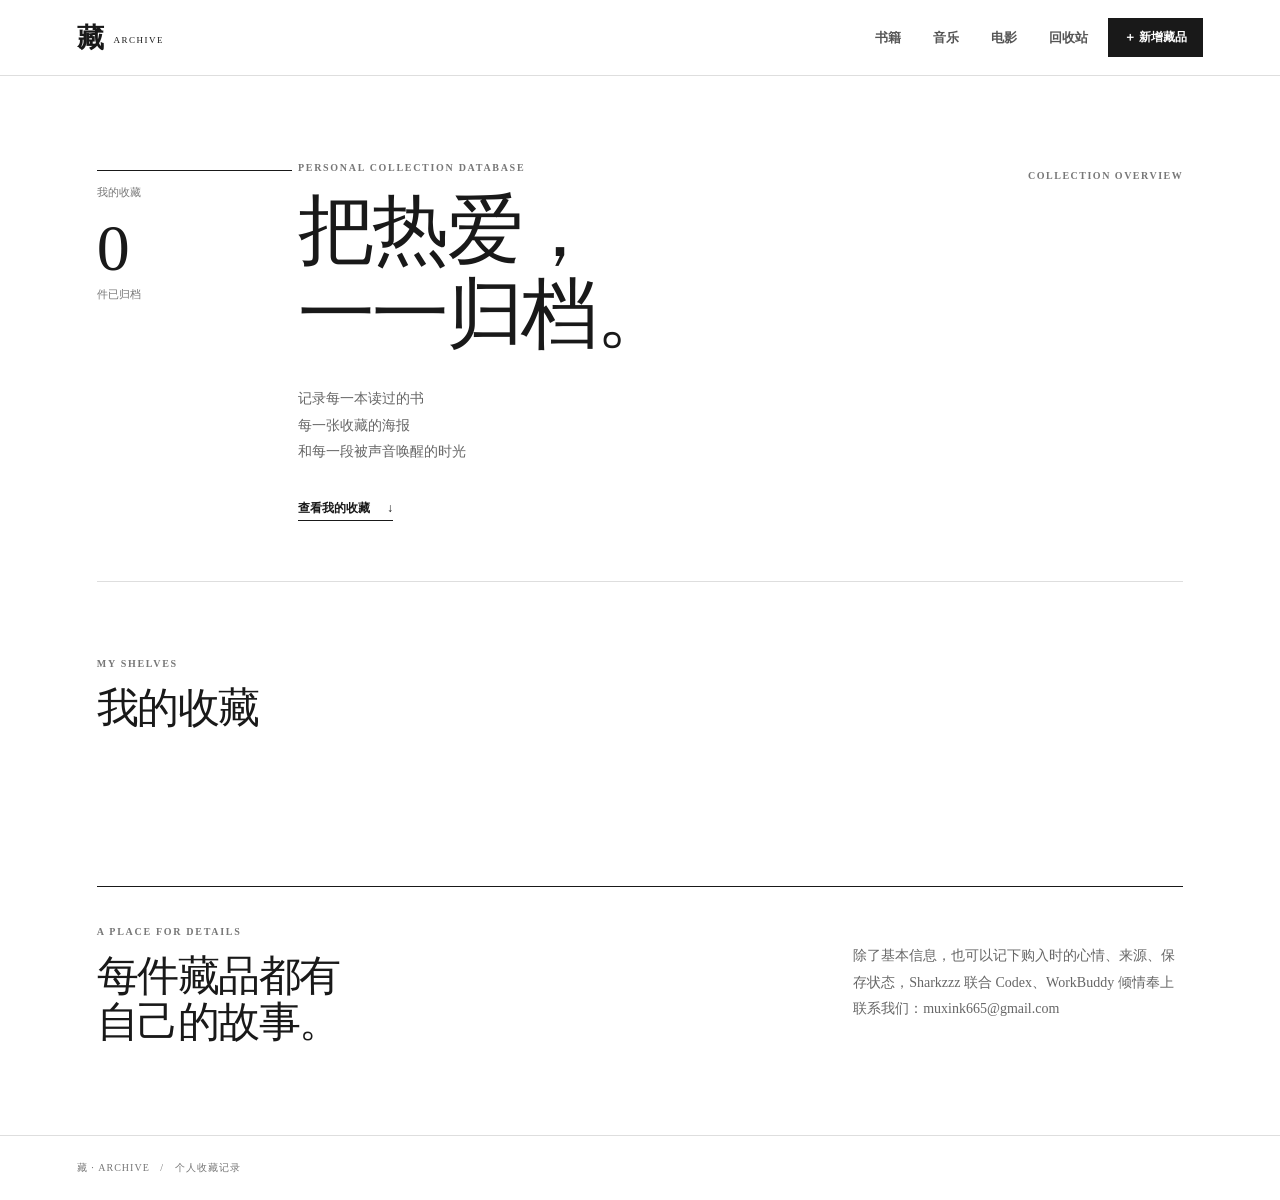
==== index.html @ 6016171e "Add files via upload" ====
<!doctype html><html lang="zh-CN"><head><meta charset="UTF-8"><meta name="viewport" content="width=device-width,initial-scale=1.0"><title>藏 · 个人收藏档案</title><link rel="preconnect" href="https://fonts.googleapis.com"><link rel="preconnect" href="https://fonts.gstatic.com" crossorigin><link href="https://fonts.googleapis.com/css2?family=Noto+Sans+SC:wght@400;500;600;700&family=Playfair+Display:ital,wght@0,500;0,600;1,500&display=swap" rel="stylesheet"><link rel="stylesheet" href="styles.css"></head><body data-page="home"><header class="topbar"><a href="index.html" class="brand">藏 <span>ARCHIVE</span></a><nav><a href="category.html?type=books">书籍</a><a href="category.html?type=music">音乐</a><a href="category.html?type=movies">电影</a><a href="trash.html">回收站</a></nav><button class="add-button" data-add>＋ 新增藏品</button></header><main><section class="hero hero-dashboard">
  <aside class="hero-note hero-note-left"><p>我的收藏</p><strong id="hero-count">0</strong><span>件已归档</span></aside>
  <div class="hero-main"><p class="eyebrow">PERSONAL COLLECTION DATABASE</p><h1>把热爱，<br><em>一一归档。</em></h1><p class="intro">记录每一本读过的书<br>每一张收藏的海报<br>和每一段被声音唤醒的时光</p><a href="#collection" class="text-link">查看我的收藏 <span>↓</span></a></div>
  <div class="hero-summary"><p>COLLECTION OVERVIEW</p><div class="summary-grid" id="summary-grid"></div></div>
</section><section id="collection" class="collection-section"><div class="section-heading"><div><p class="eyebrow">MY SHELVES</p><h2>我的收藏</h2></div></div><div class="shelf-nav" id="shelf-nav"></div><div class="collection-grid" id="collection-grid"></div></section><section class="record-guide"><div><p class="eyebrow">A PLACE FOR DETAILS</p><h2>每件藏品都有<br>自己的故事。</h2></div><p>除了基本信息，也可以记下购入时的心情、来源、保存状态，Sharkzzz 联合 Codex、WorkBuddy 倾情奉上<br>联系我们：muxink665@gmail.com</p></section></main><footer>藏 · ARCHIVE &nbsp; / &nbsp; 个人收藏记录</footer><script type="module" src="app.js"></script></body></html>
---- styles.css ----
:root { --ink:#191919; --muted:#777; --line:#dedede; --paper:#fff; --soft:#f7f7f5; }
* { box-sizing:border-box; }
html { scroll-behavior:smooth; }
body { margin:0; color:var(--ink); background:var(--paper); font-family:"Noto Sans SC", sans-serif; font-size:14px; }
.topbar { height:76px; border-bottom:1px solid var(--line); display:flex; align-items:center; justify-content:space-between; padding:0 clamp(24px,6vw,92px); position:sticky; top:0; background:rgba(255,255,255,.95); z-index:5; backdrop-filter:blur(8px); }
.brand { color:var(--ink); text-decoration:none; font:600 27px "Playfair Display", serif; letter-spacing:-1px; }.brand span { font:500 9px "Noto Sans SC"; letter-spacing:1.5px; margin-left:5px; vertical-align:middle; }
nav { display:flex; gap:32px; margin-left:auto; margin-right:20px; } nav a { color:#555; text-decoration:none; font-size:13px; } nav a:hover,.text-link:hover { color:#000; } nav a.active { color:var(--ink); font-weight:600; }
.topbar-left { display:flex; align-items:center; gap:28px; }
.topbar-back { color:#555; text-decoration:none; font-size:12px; border-left:1px solid var(--line); padding-left:22px; transition:color .15s; } .topbar-back:hover { color:var(--ink); }
button { font:inherit; cursor:pointer; }.add-button,.primary { border:1px solid var(--ink); background:var(--ink); color:white; padding:10px 15px; font-size:12px; }.add-button:hover,.primary:hover { background:#444; }
main { max-width:1240px; margin:auto; padding:0 clamp(24px,6vw,92px); }.hero { min-height:500px; padding:86px 0 64px; display:flex; align-items:flex-start; justify-content:space-between; border-bottom:1px solid var(--line); }
.eyebrow { margin:0 0 16px; color:#777; font-size:10px; letter-spacing:1.7px; font-weight:600; }.hero h1,.section-heading h2,.record-guide h2,.dialog-head h2 { margin:0; font:500 clamp(48px,6vw,78px)/1.1 "Playfair Display", "Noto Sans SC", serif; letter-spacing:-2.5px; }.hero h1 em { font-style:italic; font-weight:500; }.intro { max-width:370px; color:#666; line-height:1.9; margin:25px 0 30px; }.text-link { color:var(--ink); text-decoration:none; font-weight:600; font-size:12px; border-bottom:1px solid var(--ink); padding-bottom:5px; }.text-link span { margin-left:14px; }
.hero-note { width:195px; margin-top:38px; border-top:1px solid var(--ink); padding-top:14px; }.hero-note p { font-size:11px; color:#777; margin:0 0 22px; }.hero-note strong { display:block; font:500 66px/.8 "Playfair Display",serif; }.hero-note span { display:block; margin-top:12px; color:#777; font-size:11px; }
.summary { padding:36px 0 55px; border-bottom:1px solid var(--line); }.summary>p { color:#777; letter-spacing:1.5px; font-size:10px; font-weight:600; }.summary-grid { display:grid; grid-template-columns:repeat(4,1fr); }.summary-item { border-left:1px solid var(--line); padding:0 24px; }.summary-item:first-child { border-left:0; padding-left:0; }.summary-count { display:block; font:500 37px "Playfair Display",serif; }.summary-label { color:#777; font-size:12px; }
.collection-section { padding:76px 0 90px; }.section-heading { display:flex; justify-content:space-between; align-items:flex-end; }.section-heading h2,.record-guide h2,.dialog-head h2 { font-size:42px; letter-spacing:-1.5px; }.filter { background:transparent; border:0; border-bottom:1px solid var(--ink); padding:6px 0; font-size:12px; }.shelf-nav { display:flex; gap:10px; margin:37px 0 28px; flex-wrap:wrap; }.shelf { padding:9px 14px; border:1px solid var(--line); background:white; font-size:12px; color:#666; }.shelf.active,.shelf:hover { border-color:var(--ink); color:var(--ink); }
.collection-grid { display:grid; grid-template-columns:repeat(4,1fr); gap:18px; }.card { min-height:260px; border:1px solid var(--line); padding:18px; display:flex; flex-direction:column; transition:transform .2s,box-shadow .2s; }.card:hover { transform:translateY(-3px); box-shadow:4px 5px 0 var(--ink); }.card-visual { height:125px; display:flex; align-items:center; justify-content:center; margin:-1px -1px 19px; color:white; font:500 48px "Playfair Display",serif; }.book { background:#9c473d; }.poster { background:#2a2b35; }.media { background:#5d6f68; }.merch { background:#a78447; }.card-type { color:var(--ink); font-size:12px; letter-spacing:.6px; font-weight:700; }.card h3 { font-size:16px; margin:6px 0 5px; font-weight:600; line-height:1.4; }.card-meta { color:#777; font-size:12px; margin:0; }.card-note { color:#777; font-size:11px; margin-top:auto; padding-top:12px; border-top:1px solid #eee; }
.record-guide { border-top:1px solid var(--ink); padding:39px 0 90px; display:flex; justify-content:space-between; }.record-guide p:last-child { max-width:330px; color:#666; line-height:1.9; margin:17px 0 0; } footer { padding:25px clamp(24px,6vw,92px); border-top:1px solid var(--line); color:#777; font-size:10px; letter-spacing:1px; }
dialog { width:min(670px,calc(100% - 32px)); border:1px solid var(--ink); padding:0; box-shadow:10px 10px 0 rgba(0,0,0,.14); } dialog::backdrop { background:rgba(0,0,0,.18); }.dialog-head { padding:28px 30px 22px; display:flex; justify-content:space-between; border-bottom:1px solid var(--line); }.dialog-head h2 { font-size:34px; }.close { border:0; background:none; font-size:28px; height:30px; line-height:20px; }.form-grid { padding:25px 30px; display:grid; grid-template-columns:1fr 1fr; gap:18px; } label { color:#555; font-size:11px; display:flex; flex-direction:column; gap:7px; } input,select,textarea { width:100%; border:1px solid #ccc; border-radius:0; padding:10px; background:white; color:var(--ink); font:13px "Noto Sans SC",sans-serif; }.wide { grid-column:1/-1; }.dialog-actions { padding:18px 30px 27px; display:flex; justify-content:flex-end; gap:10px; }.secondary { background:white; border:1px solid #ccc; padding:10px 18px; font-size:12px; }
@media (max-width:720px) { .topbar { height:64px; }.topbar nav { display:none; }.hero { min-height:440px; padding-top:65px; }.hero-note { width:120px; }.hero-note strong { font-size:48px; }.summary-grid { grid-template-columns:1fr 1fr; gap:24px 0; }.summary-item:nth-child(3) { border-left:0; padding-left:0; }.collection-grid { grid-template-columns:1fr 1fr; }.category-hero { grid-template-columns:1fr; gap:28px; padding:52px 0 40px; }.category-hero h1 { font-size:48px; }.record-guide { display:block; }.form-grid { grid-template-columns:1fr; }.wide { grid-column:auto; } }
@media (max-width:430px) { .hero { display:block; }.hero-note { margin-top:60px; }.collection-grid { grid-template-columns:1fr; }.add-button { padding:8px 10px; }.summary-item { padding:0 12px; } }
.card-link { color:inherit; text-decoration:none; }.medium { font-weight:700; color:var(--ink); }.detail-hero { display:grid; grid-template-columns:minmax(220px,40%) 1fr; gap:60px; align-items:center; padding:56px 0; border-bottom:1px solid var(--line); }.detail-visual { min-height:310px; display:grid; place-items:center; color:#fff; font:500 100px "Playfair Display",serif; }.detail-hero h1 { margin:0; font:500 58px/1.15 "Playfair Display","Noto Sans SC",serif; letter-spacing:-2px; }.detail-creator { color:#666; font-size:17px; margin:20px 0; }.detail-format { display:inline-block; border:1px solid var(--ink); padding:6px 13px; font-weight:700; font-size:12px; }.detail-body { display:grid; grid-template-columns:1.35fr 1fr; gap:60px; padding:58px 0 100px; }.detail-body h2 { font:500 30px "Playfair Display","Noto Sans SC",serif; margin:0 0 22px; }.detail-body dl { margin:0; border-top:1px solid var(--line); }.detail-body dl div { display:grid; grid-template-columns:120px 1fr; padding:16px 0; border-bottom:1px solid var(--line); }.detail-body dt { color:#777; font-size:12px; }.detail-body dd { margin:0; font-weight:500; }.detail-note { padding:25px 28px; background:var(--soft); align-self:start; }.detail-note p:last-child { line-height:1.9; color:#555; margin:0; }.detail-empty { min-height:500px; padding-top:100px; }.detail-empty h1 { font:500 42px "Playfair Display","Noto Sans SC",serif; }
@media (max-width:720px) { .detail-hero,.detail-body { grid-template-columns:1fr; gap:30px; }.detail-visual { min-height:210px; }.detail-hero h1 { font-size:42px; }.detail-body { padding-top:40px; }.detail-body dl div { grid-template-columns:100px 1fr; } }
.detail-actions { display:flex; gap:10px; margin-top:31px; }.danger { border:1px solid #9c473d; color:#9c473d; background:#fff; padding:10px 18px; font-size:12px; }.danger:hover { background:#9c473d; color:#fff; }.trash-hero { padding:72px 0 50px; border-bottom:1px solid var(--line); }.trash-hero h1 { font:500 60px "Playfair Display","Noto Sans SC",serif; margin:0; letter-spacing:-2px; }.trash-card { border-top:1px solid var(--line); padding:18px 0; display:grid; grid-template-columns:58px 1fr auto; align-items:center; gap:17px; }.trash-card:last-child { border-bottom:1px solid var(--line); }.trash-icon { width:56px; height:56px; display:grid; place-items:center; color:#fff; font:500 30px "Playfair Display",serif; }.trash-card h3 { font-size:16px; margin:5px 0; }.trash-card p { color:#777; font-size:12px; margin:0; }.trash-actions { display:flex; gap:9px; }.trash-actions .secondary,.trash-actions .danger { padding:8px 12px; }
@media (max-width:720px) { .trash-card { grid-template-columns:52px 1fr; }.trash-actions { grid-column:1/-1; }.detail-actions { flex-wrap:wrap; } }
.trash-toolbar { min-height:44px; display:flex; align-items:center; gap:17px; margin:0 0 22px; color:#777; font-size:12px; }.trash-toolbar .select-all { flex-direction:row; align-items:center; gap:7px; color:var(--ink); }.trash-toolbar input { width:15px; height:15px; accent-color:var(--ink); }.trash-toolbar .danger { margin-left:auto; }.trash-toolbar .danger:disabled { opacity:.35; cursor:not-allowed; }.collection-grid:has(.trash-card) { grid-template-columns:repeat(3,1fr); }.trash-card { position:relative; display:flex; flex-direction:column; min-height:225px; border:1px solid var(--line); padding:20px; }.trash-check { position:absolute; top:17px; right:17px; }.trash-check input { width:15px; height:15px; accent-color:var(--ink); }.trash-card .card-top { display:flex; align-items:center; gap:10px; }.trash-card h3 { margin:31px 0 8px; font-size:20px; letter-spacing:-.4px; }.trash-card .card-meta { margin:0; color:#777; font-size:12px; }.trash-card .trash-actions { display:flex; gap:9px; margin-top:auto; padding-top:18px; }.trash-card .trash-actions .secondary,.trash-card .trash-actions .danger { padding:8px 12px; }.trash-card:hover { box-shadow:4px 5px 0 var(--ink); }
@media (max-width:720px) { .collection-grid:has(.trash-card) { grid-template-columns:1fr; }.trash-toolbar { flex-wrap:wrap; }.trash-toolbar .danger { margin-left:0; } }
.topbar nav a,.topbar .add-button,.back,.text-link { font-family:"Noto Serif SC","Songti SC","SimSun",serif; font-weight:600; }.detail-section-heading { padding:58px 0 0; }.detail-section-heading .eyebrow { margin:0 0 7px; }.detail-section-heading h2 { font:500 22px "Noto Serif SC","Songti SC","SimSun",serif; margin:0; }.detail-body { grid-template-columns:1.2fr 1fr; gap:42px; padding:32px 0 100px; }.detail-note>.eyebrow { margin-bottom:7px; }.detail-note h2 { font:500 22px "Noto Serif SC","Songti SC","SimSun",serif; margin:0 0 18px; }.detail-body dl { display:grid; grid-template-columns:repeat(2,minmax(0,1fr)); gap:10px; border:0; }.detail-body dl div { display:block; min-height:92px; padding:17px 18px; border:0; background:var(--soft); }.detail-body dt { color:#888; font-size:11px; letter-spacing:.4px; }.detail-body dd { margin-top:10px; font-family:"Noto Serif SC","Songti SC","SimSun",serif; font-size:18px; font-weight:600; color:var(--ink); }.detail-note { padding:24px 26px; border-top:2px solid var(--ink); background:var(--soft); align-self:stretch; }.detail-note p:last-child { margin-top:18px; font-family:"Noto Serif SC","Songti SC","SimSun",serif; font-size:16px; line-height:2; }
@media (max-width:720px) { .detail-body { grid-template-columns:1fr; }.detail-body dl { grid-template-columns:1fr 1fr; } }
@media (max-width:430px) { .detail-body dl { grid-template-columns:1fr; } }
body,body * { font-family:"Songti SC","STSong","SimSun","Noto Serif SC",serif !important; }
.hero h1 em { font-style:normal; }.compact .collection-grid { margin-top:38px; }
.card-visual { overflow:hidden; }.card-visual img,.detail-visual img,.cover-preview img { width:100%; height:100%; object-fit:cover; display:block; }.cover-upload>span { color:#888; font-weight:400; }.cover-upload input[type="file"] { padding:8px; font-size:12px; }.cover-preview { width:120px; height:150px; display:grid; place-items:center; overflow:hidden; color:#999; border:1px dashed #bbb; background:#fafafa; font-size:11px; text-align:center; }.detail-visual { overflow:hidden; }
#confirm-dialog,#delete-dialog { width:min(480px,calc(100% - 32px)); }.confirm { padding:24px; }.confirm h2 { font-size:25px; }.confirm .dialog-actions { padding:12px 0 0; }
.text-card { min-height:225px; padding:20px; box-shadow:none; }.text-card:hover { box-shadow:4px 5px 0 var(--ink); }.text-card .card-top { display:flex; align-items:center; gap:10px; }.card-mark { width:29px; height:29px; display:grid; place-items:center; color:#fff; font:500 17px "Playfair Display",serif; }.text-card h3 { margin:31px 0 8px; font-size:20px; letter-spacing:-.4px; }.text-card .card-meta { font-size:12px; font-weight:500; color:#555; }.text-card .card-meta span { margin:0 5px; color:#aaa; }.text-card .card-note { margin-top:19px; white-space:nowrap; overflow:hidden; text-overflow:ellipsis; font-weight:500; color:#555; }.card-open { color:#777; font-size:11px; margin-top:auto; opacity:0; transition:opacity .2s; }.text-card:hover .card-open { opacity:1; }.detail-visual.has-cover { min-height:0; display:block; background:transparent; }.detail-visual.has-cover img { width:100%; height:auto; max-height:680px; object-fit:contain; display:block; }
.remove-cover { width:max-content; border:0; background:transparent; color:#9c473d; padding:0; font-size:12px; text-decoration:underline; }
.summary-item { text-decoration:none; color:var(--ink); }.summary-label i { font-style:normal; margin-left:7px; opacity:0; transition:opacity .2s; }.summary-item:hover i { opacity:1; }
.movie { background:#2a2b35; }.music { background:#5d6f68; }
.category-hero { display:grid; grid-template-columns:1fr minmax(280px,420px); gap:clamp(40px,8vw,110px); align-items:start; padding:72px 0 55px; border-bottom:1px solid var(--line); }.category-hero h1 { font:500 clamp(52px,7vw,86px) "Playfair Display","Noto Sans SC",serif; margin:0; letter-spacing:-2.5px; }.category-hero-aside { padding-top:14px; } .category-hero-aside .intro { max-width:none; margin:0 0 22px; }.back { color:#555; text-decoration:none; font-size:12px; }.field-hint { border-left:2px solid var(--ink); padding-left:12px; max-width:700px; color:#777; font-size:12px; line-height:1.8; }.compact { padding-top:100px; }.empty { color:#777; }.type-options { padding:13px 30px 30px; }.type-options button { width:100%; position:relative; display:grid; grid-template-columns:50px 1fr 28px; align-items:center; gap:14px; padding:16px 0; border:0; border-bottom:1px solid var(--line); background:white; text-align:left; }.type-options button:hover b { text-decoration:underline; }.type-options b { font-size:17px; }.type-options small { grid-column:2; color:#777; margin-top:-15px; }.type-options i { grid-column:3; grid-row:1/3; font-style:normal; }.type-icon { grid-row:1/3; width:48px; height:48px; display:grid; place-items:center; color:white; font:500 27px "Playfair Display",serif; }.confirm { padding:30px; }.confirm h2 { font-size:28px; margin:0; }.confirm>p:not(.eyebrow) { color:#666; line-height:1.8; }.confirm .dialog-actions { padding:16px 0 0; }

/* ===== 登录欢迎页与认证弹窗 ===== */
#auth-overlay {
  position: fixed; inset: 0; z-index: 1000;
  display: flex; align-items: center; justify-content: center;
  background: linear-gradient(180deg, #f7f7f5 0%, #fff 60%);
  padding: 24px;
}
#auth-overlay[hidden] { display: none; }

.welcome-card {
  max-width: 760px; text-align: center;
  animation: fadeUp .7s ease both;
}
@keyframes fadeUp {
  from { opacity: 0; transform: translateY(22px); }
  to { opacity: 1; transform: translateY(0); }
}

.welcome-logo {
  font-size: 30px; font-weight: 600; letter-spacing: -1px;
  margin-bottom: 32px;
}
.welcome-logo span {
  font-size: 10px; letter-spacing: 1.6px; margin-left: 6px;
  color: #888; font-weight: 500;
}

.welcome-headline {
  margin: 0;
  font-size: clamp(44px, 7vw, 86px);
  font-weight: 500; letter-spacing: -3px; line-height: 1.08;
}
.welcome-headline em { font-style: italic; }

.welcome-lead {
  max-width: 480px; margin: 28px auto 0;
  color: #666; font-size: 15px; line-height: 2;
}

.welcome-features {
  display: flex; justify-content: center;
  gap: 52px; margin: 54px 0;
}
.welcome-features div {
  display: flex; flex-direction: column; align-items: center; gap: 7px;
}
.welcome-features strong {
  font-size: 15px; font-weight: 600; color: var(--ink); letter-spacing: .4px;
}
.welcome-features span {
  font-size: 12px; color: #999;
}

.welcome-cta {
  padding: 16px 44px; font-size: 15px; letter-spacing: .6px;
}
.welcome-cta:hover { transform: translateY(-2px); box-shadow: 4px 5px 0 rgba(0,0,0,.18); }

.welcome-hint {
  margin-top: 20px; font-size: 12px; color: #aaa; letter-spacing: .4px;
}

.hidden { display: none !important; }

/* 顶部登录/登出条 */
#auth-bar {
  display: flex; align-items: center; gap: 14px;
  flex-shrink: 0;
  margin-right: 16px;
}
.auth-user {
  display: flex; align-items: center; gap: 8px;
}
.auth-avatar {
  width: 28px; height: 28px; border-radius: 50%;
  background: var(--ink); color: #fff;
  display: grid; place-items: center;
  font-size: 12px; font-weight: 600;
  overflow: hidden; flex-shrink: 0;
}
.auth-avatar img { width: 100%; height: 100%; object-fit: cover; }
.auth-user-name {
  font-size: 13px; color: var(--ink); font-weight: 500;
  max-width: 90px; overflow: hidden; text-overflow: ellipsis; white-space: nowrap;
}
.auth-btn {
  border: 1px solid var(--line); background: #fff;
  padding: 7px 14px; font-size: 12px; color: #555;
  border-radius: 4px;
  transition: background .15s, border-color .15s, color .15s;
}
.auth-btn:hover { border-color: var(--ink); color: var(--ink); background: #fafafa; }
.auth-btn.primary { background: var(--ink); color: #fff; border-color: var(--ink); }
.auth-btn.primary:hover { background: #333; color: #fff; }

/* 认证弹窗 */
#auth-dialog {
  width: min(440px, calc(100% - 32px));
  border: 1px solid var(--ink); padding: 0;
  box-shadow: 10px 10px 0 rgba(0,0,0,.14);
}
#auth-dialog .dialog-head {
  padding: 28px 30px 22px; border-bottom: 1px solid var(--line);
}
#auth-dialog .dialog-head h2 {
  font-size: 32px; letter-spacing: -1px;
}

.auth-body {
  padding: 10px 30px 34px;
}
.auth-body label {
  display: flex; flex-direction: column; gap: 7px;
  margin-bottom: 18px; color: #555; font-size: 12px;
}
.auth-body input {
  width: 100%; border: 1px solid #ccc; padding: 11px 12px;
  background: #fff; color: var(--ink); font-size: 14px;
}
.auth-body input:focus {
  outline: none; border-color: var(--ink);
}
.auth-avatar-row { flex-direction: row !important; align-items: center; flex-wrap: wrap; gap: 12px !important; }
.auth-avatar-row > span:first-of-type { width: 100%; }
.auth-avatar-row input[type="file"] { flex: 1; min-width: 180px; border: 0; padding: 4px 0; font-size: 13px; }
.auth-avatar-preview {
  width: 44px; height: 44px; border-radius: 50%;
  background: #f0f0ec; color: #999; font-size: 11px;
  display: grid; place-items: center; overflow: hidden;
  border: 1px dashed #ccc;
}
.auth-avatar-preview img { width: 100%; height: 100%; object-fit: cover; }
.auth-msg {
  min-height: 22px; margin: -6px 0 16px;
  font-size: 13px; color: #9c473d;
}
.auth-submit {
  width: 100%; padding: 13px; font-size: 14px; letter-spacing: .5px;
}
.auth-toggle-line {
  text-align: center; margin: 22px 0 0;
  font-size: 13px; color: #666;
}
.text-btn {
  border: 0; background: transparent; color: var(--ink);
  font-size: 13px; font-weight: 600; text-decoration: underline;
  padding: 0 0 0 4px; cursor: pointer;
}
.text-btn:hover { color: #555; }

@media (max-width: 720px) {
  .welcome-features { gap: 28px; margin: 42px 0; }
  .welcome-features span { display: none; }
  .welcome-headline { font-size: 42px; letter-spacing: -1.5px; }
  .auth-email { display: none; }
  #auth-dialog { width: calc(100% - 24px); }
  .auth-body { padding: 10px 22px 28px; }
}

/* 首页三栏看板布局 */
.hero-dashboard {
  display: grid;
  grid-template-columns: 150px 1fr 270px;
  gap: clamp(28px, 4vw, 60px);
  align-items: start;
}
.hero-note-left {
  order: -1;
  margin-top: 8px;
}
.hero-main {
  max-width: 560px;
}
.hero-main .intro {
  margin: 28px 0 34px;
}
.hero-summary {
  justify-self: end;
  margin-top: 8px;
}
.hero-summary > p {
  margin: 0 0 14px;
  color: #777;
  letter-spacing: 1.5px;
  font-size: 10px;
  font-weight: 600;
}
.hero-summary .summary-grid {
  grid-template-columns: repeat(3, 1fr);
  gap: 0;
}
.hero-summary .summary-item {
  padding: 0 16px;
}
.hero-summary .summary-item:first-child {
  padding-left: 0;
}
.hero-summary .summary-count {
  font-size: 32px;
}
.hero-summary .summary-label {
  font-size: 11px;
}
@media (max-width: 980px) {
  .hero-dashboard {
    grid-template-columns: 1fr;
    gap: 38px;
  }
  .hero-note-left, .hero-summary {
    order: 0;
    justify-self: start;
  }
  .hero-note-left {
    display: flex;
    align-items: baseline;
    gap: 10px;
    width: auto;
    border-top: 0;
    padding-top: 0;
  }
  .hero-note-left p, .hero-note-left span {
    margin: 0;
  }
  .hero-note-left strong {
    font-size: 32px;
  }
  .hero-summary {
    width: 100%;
  }
  .hero-summary .summary-grid {
    max-width: 420px;
  }
}
@media (max-width: 520px) {
  .hero-summary .summary-grid { grid-template-columns: 1fr; }
  .hero-summary .summary-item { border-left: 0; border-top: 1px solid var(--line); padding: 14px 0; }
  .hero-summary .summary-item:first-child { border-top: 0; padding-left: 0; }
}

/* 详情页 Bento 看板 */
.detail-bento {
  display: grid;
  grid-template-columns: repeat(4, minmax(0, 1fr));
  gap: 14px;
  padding: 32px 0 100px;
}
.bento-card {
  background: var(--soft);
  border-radius: 12px;
  padding: 20px 22px;
  display: flex;
  flex-direction: column;
  gap: 10px;
  min-height: 96px;
}
.bento-label {
  color: #888;
  font-size: 11px;
  letter-spacing: .4px;
}
.bento-value {
  font-family: "Noto Serif SC","Songti SC","SimSun",serif;
  font-size: 17px;
  font-weight: 600;
  color: var(--ink);
  line-height: 1.35;
}
.bento-title {
  grid-column: span 2;
  grid-row: span 2;
  justify-content: center;
  min-height: 210px;
}
.bento-title .bento-label { color: #999; }
.bento-title .bento-value {
  font-size: 38px;
  letter-spacing: -1px;
  line-height: 1.15;
}
.bento-creator {
  grid-column: span 2;
  justify-content: center;
  min-height: 130px;
}
.bento-creator .bento-label { color: #999; }
.bento-creator .bento-value { font-size: 24px; }
.bento-note {
  grid-column: 1 / -1;
  min-height: 140px;
}
.bento-note .bento-label { color: var(--ink); font-weight: 600; }
.bento-note p {
  font-family: "Noto Serif SC","Songti SC","SimSun",serif;
  font-size: 16px;
  line-height: 1.9;
  color: #555;
  margin: 0;
  max-width: 760px;
}
@media (max-width: 860px) {
  .detail-bento { grid-template-columns: repeat(2, minmax(0, 1fr)); }
  .bento-title, .bento-creator { grid-column: span 2; }
  .bento-note { grid-column: 1 / -1; }
}
@media (max-width: 520px) {
  .detail-bento { grid-template-columns: 1fr; }
  .bento-title, .bento-creator { grid-column: span 1; grid-row: span 1; min-height: auto; }
  .bento-title .bento-value { font-size: 26px; }
}
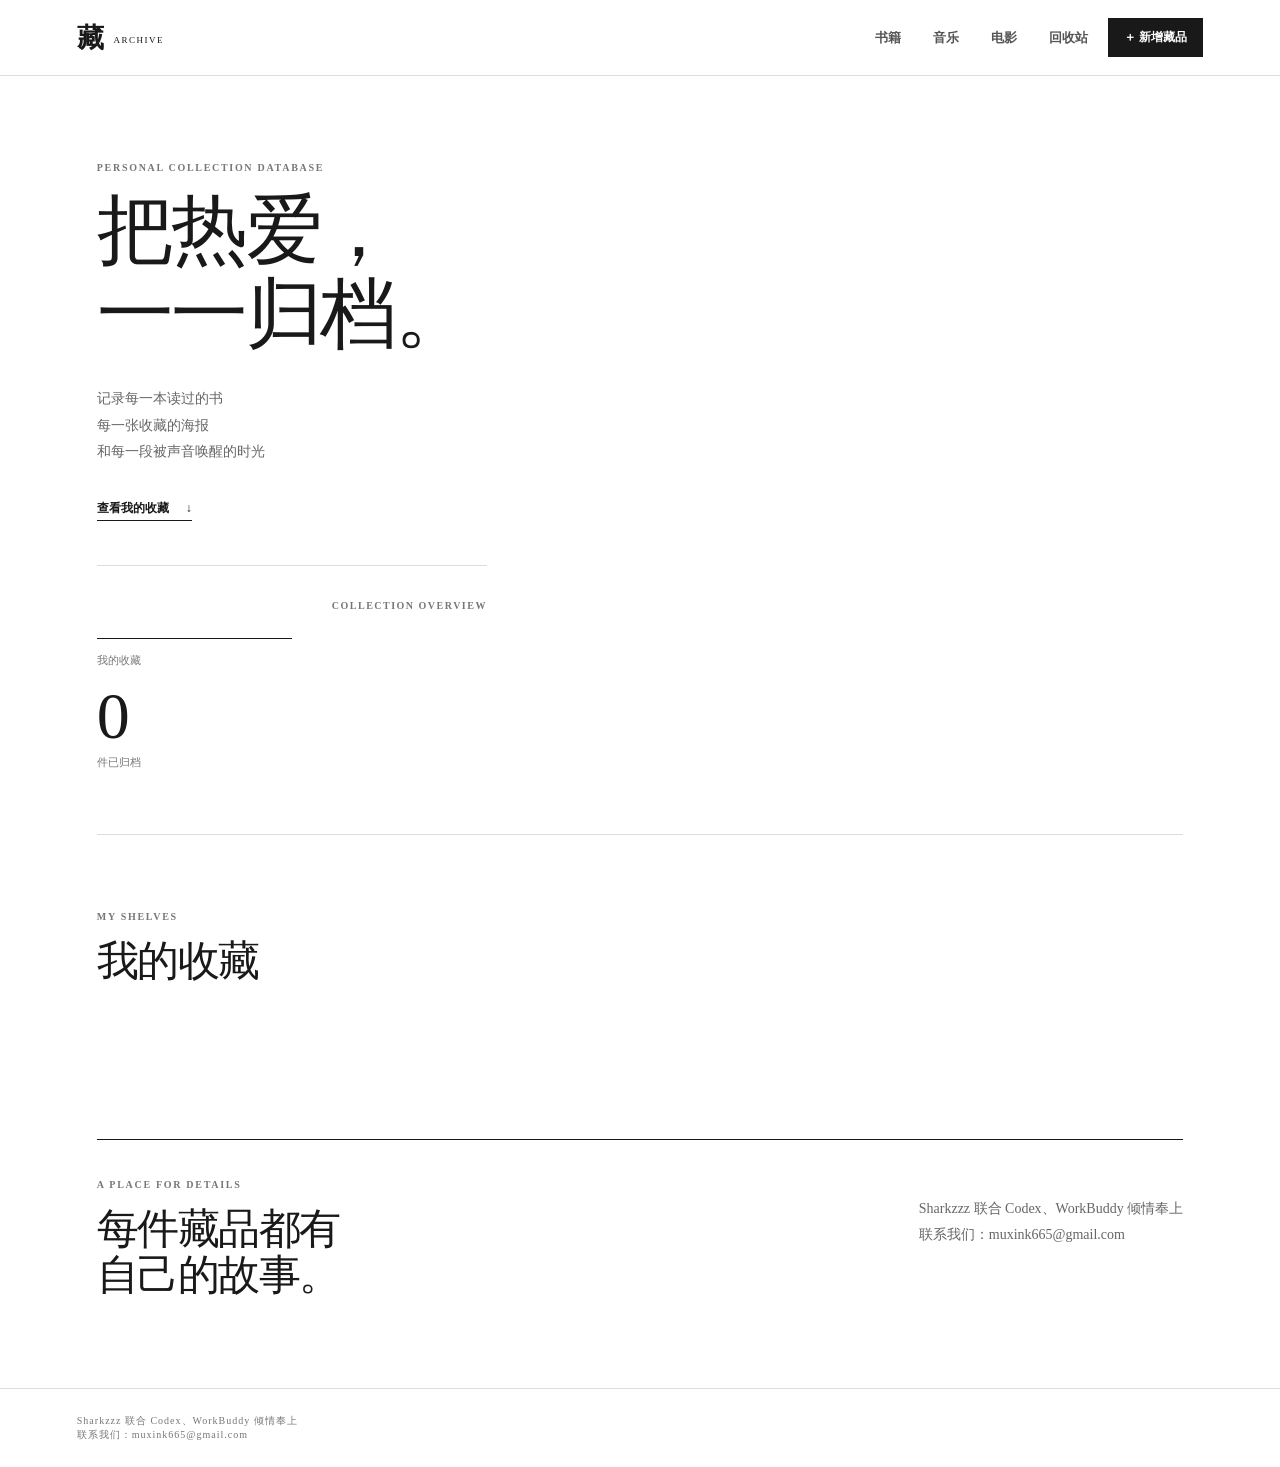
==== commit ce4d2664: "Add files via upload" ====
--- a/index.html
+++ b/index.html
@@ -1,5 +1,7 @@
 <!doctype html><html lang="zh-CN"><head><meta charset="UTF-8"><meta name="viewport" content="width=device-width,initial-scale=1.0"><title>藏 · 个人收藏档案</title><link rel="preconnect" href="https://fonts.googleapis.com"><link rel="preconnect" href="https://fonts.gstatic.com" crossorigin><link href="https://fonts.googleapis.com/css2?family=Noto+Sans+SC:wght@400;500;600;700&family=Playfair+Display:ital,wght@0,500;0,600;1,500&display=swap" rel="stylesheet"><link rel="stylesheet" href="styles.css"></head><body data-page="home"><header class="topbar"><a href="index.html" class="brand">藏 <span>ARCHIVE</span></a><nav><a href="category.html?type=books">书籍</a><a href="category.html?type=music">音乐</a><a href="category.html?type=movies">电影</a><a href="trash.html">回收站</a></nav><button class="add-button" data-add>＋ 新增藏品</button></header><main><section class="hero hero-dashboard">
-  <aside class="hero-note hero-note-left"><p>我的收藏</p><strong id="hero-count">0</strong><span>件已归档</span></aside>
   <div class="hero-main"><p class="eyebrow">PERSONAL COLLECTION DATABASE</p><h1>把热爱，<br><em>一一归档。</em></h1><p class="intro">记录每一本读过的书<br>每一张收藏的海报<br>和每一段被声音唤醒的时光</p><a href="#collection" class="text-link">查看我的收藏 <span>↓</span></a></div>
-  <div class="hero-summary"><p>COLLECTION OVERVIEW</p><div class="summary-grid" id="summary-grid"></div></div>
-</section><section id="collection" class="collection-section"><div class="section-heading"><div><p class="eyebrow">MY SHELVES</p><h2>我的收藏</h2></div></div><div class="shelf-nav" id="shelf-nav"></div><div class="collection-grid" id="collection-grid"></div></section><section class="record-guide"><div><p class="eyebrow">A PLACE FOR DETAILS</p><h2>每件藏品都有<br>自己的故事。</h2></div><p>除了基本信息，也可以记下购入时的心情、来源、保存状态，Sharkzzz 联合 Codex、WorkBuddy 倾情奉上<br>联系我们：muxink665@gmail.com</p></section></main><footer>藏 · ARCHIVE &nbsp; / &nbsp; 个人收藏记录</footer><script type="module" src="app.js"></script></body></html>
+  <div class="hero-stats-bar">
+    <aside class="hero-note hero-note-left"><p>我的收藏</p><strong id="hero-count">0</strong><span>件已归档</span></aside>
+    <div class="hero-summary"><p>COLLECTION OVERVIEW</p><div class="summary-grid" id="summary-grid"></div></div>
+  </div>
+</section><section id="collection" class="collection-section"><div class="section-heading"><div><p class="eyebrow">MY SHELVES</p><h2>我的收藏</h2></div></div><div class="shelf-nav" id="shelf-nav"></div><div class="collection-grid" id="collection-grid"></div></section><section class="record-guide"><div><p class="eyebrow">A PLACE FOR DETAILS</p><h2>每件藏品都有<br>自己的故事。</h2></div><p>Sharkzzz 联合 Codex、WorkBuddy 倾情奉上<br>联系我们：muxink665@gmail.com</p></section></main><footer>Sharkzzz 联合 Codex、WorkBuddy 倾情奉上<br>联系我们：muxink665@gmail.com</footer><script type="module" src="app.js"></script></body></html>
--- a/styles.css
+++ b/styles.css
@@ -196,26 +196,48 @@
   .auth-body { padding: 10px 22px 28px; }
 }
 
-/* 首页三栏看板布局 */
+/* 首页 Hero：标题在上，统计条在下 */
 .hero-dashboard {
-  display: grid;
-  grid-template-columns: 150px 1fr 270px;
-  gap: clamp(28px, 4vw, 60px);
-  align-items: start;
-}
-.hero-note-left {
-  order: -1;
-  margin-top: 8px;
+  display: flex;
+  flex-direction: column;
+  gap: 48px;
 }
 .hero-main {
-  max-width: 560px;
+  max-width: 720px;
 }
 .hero-main .intro {
   margin: 28px 0 34px;
 }
+.hero-stats-bar {
+  display: flex;
+  align-items: flex-start;
+  justify-content: space-between;
+  gap: 40px;
+  border-top: 1px solid var(--line);
+  padding-top: 34px;
+}
+.hero-note-left {
+  width: 195px;
+  flex-shrink: 0;
+}
+.hero-note-left p {
+  font-size: 11px; color: #777; margin: 0 0 22px;
+}
+.hero-note-left strong {
+  display: block;
+  font: 500 66px/.8 "Playfair Display", serif;
+}
+.hero-note-left span {
+  display: block;
+  margin-top: 12px;
+  color: #777;
+  font-size: 11px;
+}
 .hero-summary {
-  justify-self: end;
-  margin-top: 8px;
+  flex: 1;
+  display: flex;
+  flex-direction: column;
+  align-items: flex-end;
 }
 .hero-summary > p {
   margin: 0 0 14px;
@@ -241,34 +263,14 @@
   font-size: 11px;
 }
 @media (max-width: 980px) {
-  .hero-dashboard {
-    grid-template-columns: 1fr;
-    gap: 38px;
+  .hero-dashboard { gap: 38px; }
+  .hero-stats-bar {
+    flex-direction: column;
+    gap: 30px;
   }
-  .hero-note-left, .hero-summary {
-    order: 0;
-    justify-self: start;
-  }
-  .hero-note-left {
-    display: flex;
-    align-items: baseline;
-    gap: 10px;
-    width: auto;
-    border-top: 0;
-    padding-top: 0;
-  }
-  .hero-note-left p, .hero-note-left span {
-    margin: 0;
-  }
-  .hero-note-left strong {
-    font-size: 32px;
-  }
-  .hero-summary {
-    width: 100%;
-  }
-  .hero-summary .summary-grid {
-    max-width: 420px;
-  }
+  .hero-summary { align-items: flex-start; }
+  .hero-summary .summary-grid { max-width: 420px; }
+  .hero-note-left strong { font-size: 54px; }
 }
 @media (max-width: 520px) {
   .hero-summary .summary-grid { grid-template-columns: 1fr; }
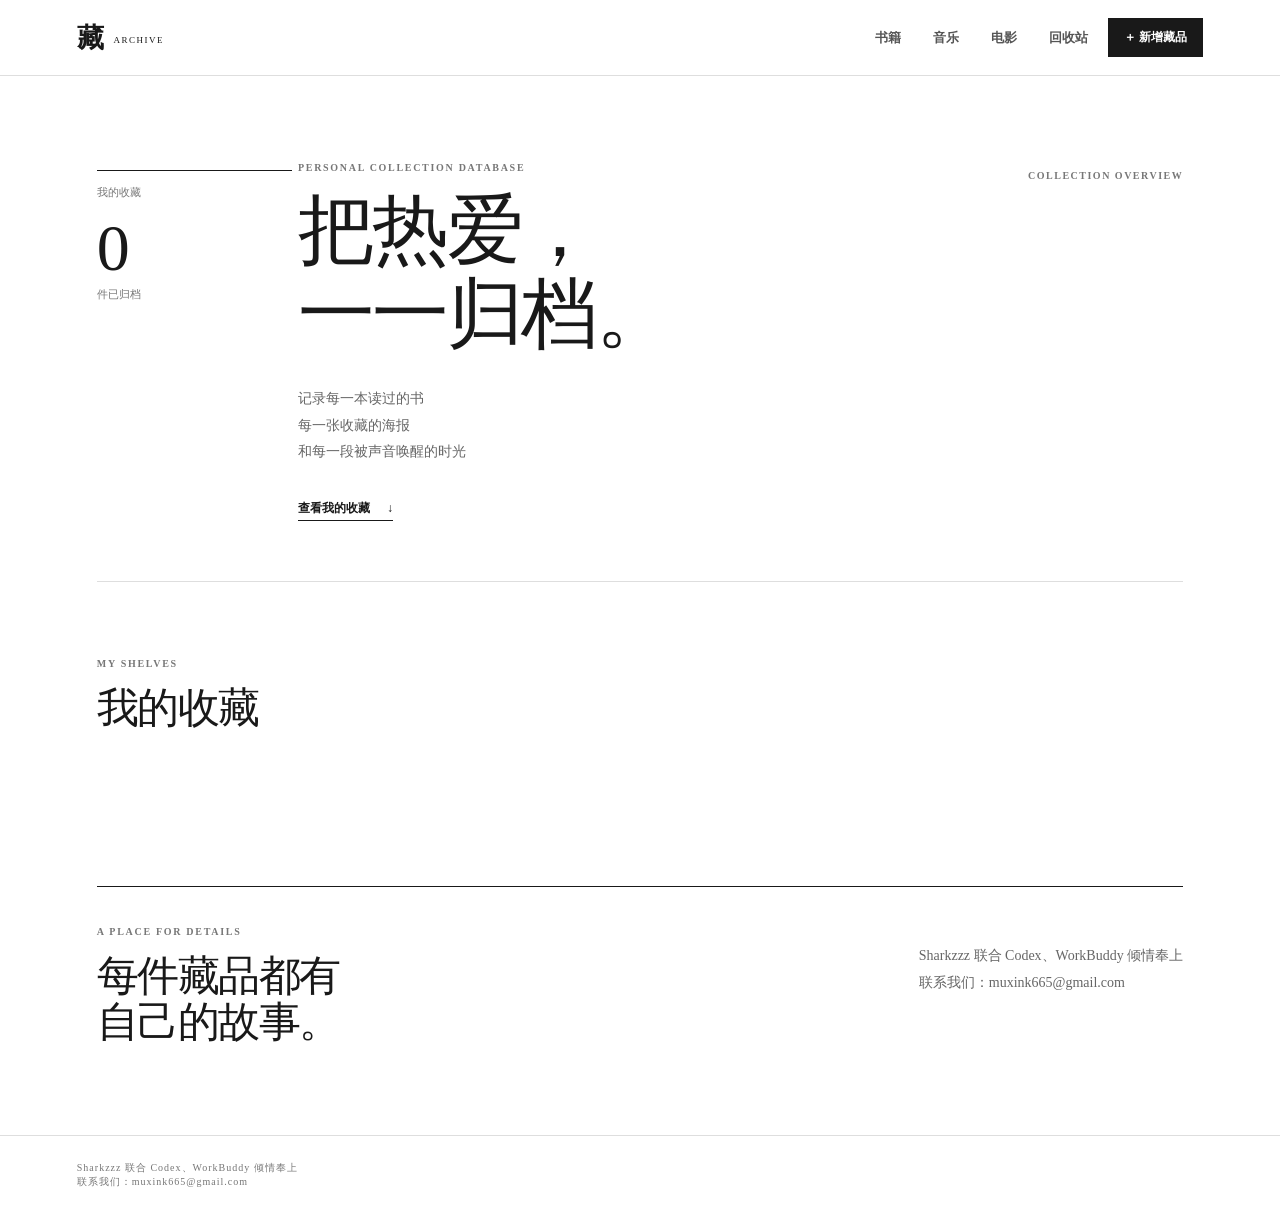
==== commit 7fc2c51d: "Add files via upload" ====
--- a/index.html
+++ b/index.html
@@ -1,7 +1,5 @@
 <!doctype html><html lang="zh-CN"><head><meta charset="UTF-8"><meta name="viewport" content="width=device-width,initial-scale=1.0"><title>藏 · 个人收藏档案</title><link rel="preconnect" href="https://fonts.googleapis.com"><link rel="preconnect" href="https://fonts.gstatic.com" crossorigin><link href="https://fonts.googleapis.com/css2?family=Noto+Sans+SC:wght@400;500;600;700&family=Playfair+Display:ital,wght@0,500;0,600;1,500&display=swap" rel="stylesheet"><link rel="stylesheet" href="styles.css"></head><body data-page="home"><header class="topbar"><a href="index.html" class="brand">藏 <span>ARCHIVE</span></a><nav><a href="category.html?type=books">书籍</a><a href="category.html?type=music">音乐</a><a href="category.html?type=movies">电影</a><a href="trash.html">回收站</a></nav><button class="add-button" data-add>＋ 新增藏品</button></header><main><section class="hero hero-dashboard">
+  <aside class="hero-note hero-note-left"><p>我的收藏</p><strong id="hero-count">0</strong><span>件已归档</span></aside>
   <div class="hero-main"><p class="eyebrow">PERSONAL COLLECTION DATABASE</p><h1>把热爱，<br><em>一一归档。</em></h1><p class="intro">记录每一本读过的书<br>每一张收藏的海报<br>和每一段被声音唤醒的时光</p><a href="#collection" class="text-link">查看我的收藏 <span>↓</span></a></div>
-  <div class="hero-stats-bar">
-    <aside class="hero-note hero-note-left"><p>我的收藏</p><strong id="hero-count">0</strong><span>件已归档</span></aside>
-    <div class="hero-summary"><p>COLLECTION OVERVIEW</p><div class="summary-grid" id="summary-grid"></div></div>
-  </div>
+  <div class="hero-summary"><p>COLLECTION OVERVIEW</p><div class="summary-grid" id="summary-grid"></div></div>
 </section><section id="collection" class="collection-section"><div class="section-heading"><div><p class="eyebrow">MY SHELVES</p><h2>我的收藏</h2></div></div><div class="shelf-nav" id="shelf-nav"></div><div class="collection-grid" id="collection-grid"></div></section><section class="record-guide"><div><p class="eyebrow">A PLACE FOR DETAILS</p><h2>每件藏品都有<br>自己的故事。</h2></div><p>Sharkzzz 联合 Codex、WorkBuddy 倾情奉上<br>联系我们：muxink665@gmail.com</p></section></main><footer>Sharkzzz 联合 Codex、WorkBuddy 倾情奉上<br>联系我们：muxink665@gmail.com</footer><script type="module" src="app.js"></script></body></html>
--- a/styles.css
+++ b/styles.css
@@ -196,48 +196,26 @@
   .auth-body { padding: 10px 22px 28px; }
 }
 
-/* 首页 Hero：标题在上，统计条在下 */
+/* 首页三栏看板布局 */
 .hero-dashboard {
-  display: flex;
-  flex-direction: column;
-  gap: 48px;
+  display: grid;
+  grid-template-columns: 150px 1fr 270px;
+  gap: clamp(28px, 4vw, 60px);
+  align-items: start;
+}
+.hero-note-left {
+  order: -1;
+  margin-top: 8px;
 }
 .hero-main {
-  max-width: 720px;
+  max-width: 560px;
 }
 .hero-main .intro {
   margin: 28px 0 34px;
 }
-.hero-stats-bar {
-  display: flex;
-  align-items: flex-start;
-  justify-content: space-between;
-  gap: 40px;
-  border-top: 1px solid var(--line);
-  padding-top: 34px;
-}
-.hero-note-left {
-  width: 195px;
-  flex-shrink: 0;
-}
-.hero-note-left p {
-  font-size: 11px; color: #777; margin: 0 0 22px;
-}
-.hero-note-left strong {
-  display: block;
-  font: 500 66px/.8 "Playfair Display", serif;
-}
-.hero-note-left span {
-  display: block;
-  margin-top: 12px;
-  color: #777;
-  font-size: 11px;
-}
 .hero-summary {
-  flex: 1;
-  display: flex;
-  flex-direction: column;
-  align-items: flex-end;
+  justify-self: end;
+  margin-top: 8px;
 }
 .hero-summary > p {
   margin: 0 0 14px;
@@ -263,14 +241,34 @@
   font-size: 11px;
 }
 @media (max-width: 980px) {
-  .hero-dashboard { gap: 38px; }
-  .hero-stats-bar {
-    flex-direction: column;
-    gap: 30px;
-  }
-  .hero-summary { align-items: flex-start; }
-  .hero-summary .summary-grid { max-width: 420px; }
-  .hero-note-left strong { font-size: 54px; }
+  .hero-dashboard {
+    grid-template-columns: 1fr;
+    gap: 38px;
+  }
+  .hero-note-left, .hero-summary {
+    order: 0;
+    justify-self: start;
+  }
+  .hero-note-left {
+    display: flex;
+    align-items: baseline;
+    gap: 10px;
+    width: auto;
+    border-top: 0;
+    padding-top: 0;
+  }
+  .hero-note-left p, .hero-note-left span {
+    margin: 0;
+  }
+  .hero-note-left strong {
+    font-size: 32px;
+  }
+  .hero-summary {
+    width: 100%;
+  }
+  .hero-summary .summary-grid {
+    max-width: 420px;
+  }
 }
 @media (max-width: 520px) {
   .hero-summary .summary-grid { grid-template-columns: 1fr; }
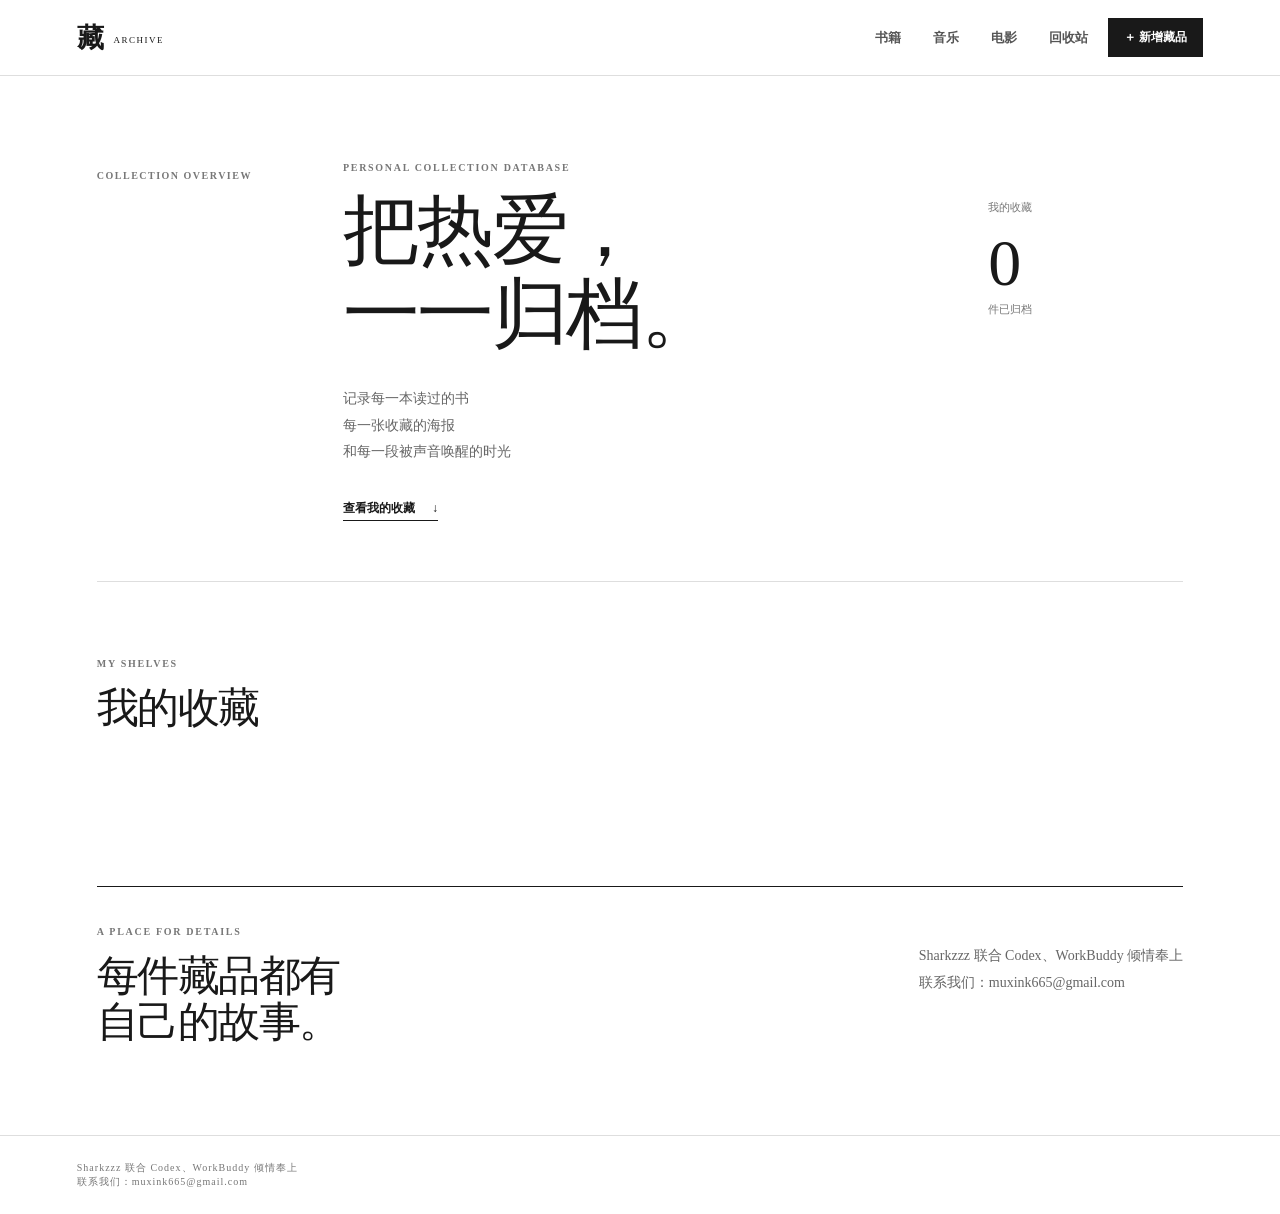
==== commit 25a7f226: "Add files via upload" ====
--- a/index.html
+++ b/index.html
@@ -1,5 +1,5 @@
 <!doctype html><html lang="zh-CN"><head><meta charset="UTF-8"><meta name="viewport" content="width=device-width,initial-scale=1.0"><title>藏 · 个人收藏档案</title><link rel="preconnect" href="https://fonts.googleapis.com"><link rel="preconnect" href="https://fonts.gstatic.com" crossorigin><link href="https://fonts.googleapis.com/css2?family=Noto+Sans+SC:wght@400;500;600;700&family=Playfair+Display:ital,wght@0,500;0,600;1,500&display=swap" rel="stylesheet"><link rel="stylesheet" href="styles.css"></head><body data-page="home"><header class="topbar"><a href="index.html" class="brand">藏 <span>ARCHIVE</span></a><nav><a href="category.html?type=books">书籍</a><a href="category.html?type=music">音乐</a><a href="category.html?type=movies">电影</a><a href="trash.html">回收站</a></nav><button class="add-button" data-add>＋ 新增藏品</button></header><main><section class="hero hero-dashboard">
-  <aside class="hero-note hero-note-left"><p>我的收藏</p><strong id="hero-count">0</strong><span>件已归档</span></aside>
+  <div class="hero-summary"><p>COLLECTION OVERVIEW</p><div class="summary-grid" id="summary-grid"></div></div>
   <div class="hero-main"><p class="eyebrow">PERSONAL COLLECTION DATABASE</p><h1>把热爱，<br><em>一一归档。</em></h1><p class="intro">记录每一本读过的书<br>每一张收藏的海报<br>和每一段被声音唤醒的时光</p><a href="#collection" class="text-link">查看我的收藏 <span>↓</span></a></div>
-  <div class="hero-summary"><p>COLLECTION OVERVIEW</p><div class="summary-grid" id="summary-grid"></div></div>
+  <aside class="hero-note hero-note-left hero-note-plain"><p>我的收藏</p><strong id="hero-count">0</strong><span>件已归档</span></aside>
 </section><section id="collection" class="collection-section"><div class="section-heading"><div><p class="eyebrow">MY SHELVES</p><h2>我的收藏</h2></div></div><div class="shelf-nav" id="shelf-nav"></div><div class="collection-grid" id="collection-grid"></div></section><section class="record-guide"><div><p class="eyebrow">A PLACE FOR DETAILS</p><h2>每件藏品都有<br>自己的故事。</h2></div><p>Sharkzzz 联合 Codex、WorkBuddy 倾情奉上<br>联系我们：muxink665@gmail.com</p></section></main><footer>Sharkzzz 联合 Codex、WorkBuddy 倾情奉上<br>联系我们：muxink665@gmail.com</footer><script type="module" src="app.js"></script></body></html>
--- a/styles.css
+++ b/styles.css
@@ -196,16 +196,16 @@
   .auth-body { padding: 10px 22px 28px; }
 }
 
-/* 首页三栏看板布局 */
+/* 首页三栏看板布局：左侧 overview 三计数，右侧我的收藏 */
 .hero-dashboard {
   display: grid;
-  grid-template-columns: 150px 1fr 270px;
+  grid-template-columns: 195px 1fr 195px;
   gap: clamp(28px, 4vw, 60px);
   align-items: start;
 }
-.hero-note-left {
-  order: -1;
-  margin-top: 8px;
+.hero-note-left.hero-note-plain {
+  border-top: 0;
+  padding-top: 0;
 }
 .hero-main {
   max-width: 560px;
@@ -214,31 +214,44 @@
   margin: 28px 0 34px;
 }
 .hero-summary {
-  justify-self: end;
+  justify-self: start;
+  width: 195px;
   margin-top: 8px;
 }
 .hero-summary > p {
-  margin: 0 0 14px;
+  margin: 0 0 22px;
   color: #777;
   letter-spacing: 1.5px;
   font-size: 10px;
   font-weight: 600;
 }
 .hero-summary .summary-grid {
-  grid-template-columns: repeat(3, 1fr);
+  display: flex;
+  flex-direction: column;
   gap: 0;
 }
 .hero-summary .summary-item {
-  padding: 0 16px;
+  display: flex;
+  flex-direction: column;
+  padding: 18px 0;
+  border-left: 0;
+  border-top: 1px solid var(--line);
+  text-decoration: none;
+  color: inherit;
 }
 .hero-summary .summary-item:first-child {
-  padding-left: 0;
-}
+  padding-top: 0;
+  border-top: 0;
+}
+.hero-summary .summary-label {
+  order: -1;
+  font-size: 11px;
+  color: #777;
+  margin: 0 0 14px;
+}
+.hero-summary .summary-label i { display: none; }
 .hero-summary .summary-count {
-  font-size: 32px;
-}
-.hero-summary .summary-label {
-  font-size: 11px;
+  font: 500 66px/.8 "Playfair Display", serif;
 }
 @media (max-width: 980px) {
   .hero-dashboard {
@@ -248,12 +261,12 @@
   .hero-note-left, .hero-summary {
     order: 0;
     justify-self: start;
+    width: auto;
   }
   .hero-note-left {
     display: flex;
     align-items: baseline;
     gap: 10px;
-    width: auto;
     border-top: 0;
     padding-top: 0;
   }
@@ -263,15 +276,25 @@
   .hero-note-left strong {
     font-size: 32px;
   }
-  .hero-summary {
-    width: 100%;
-  }
   .hero-summary .summary-grid {
+    flex-direction: row;
     max-width: 420px;
   }
+  .hero-summary .summary-item {
+    padding: 0 16px;
+    border-top: 0;
+    border-left: 1px solid var(--line);
+  }
+  .hero-summary .summary-item:first-child {
+    padding-left: 0;
+    border-left: 0;
+  }
+  .hero-summary .summary-count {
+    font-size: 32px;
+  }
 }
 @media (max-width: 520px) {
-  .hero-summary .summary-grid { grid-template-columns: 1fr; }
+  .hero-summary .summary-grid { flex-direction: column; }
   .hero-summary .summary-item { border-left: 0; border-top: 1px solid var(--line); padding: 14px 0; }
   .hero-summary .summary-item:first-child { border-top: 0; padding-left: 0; }
 }
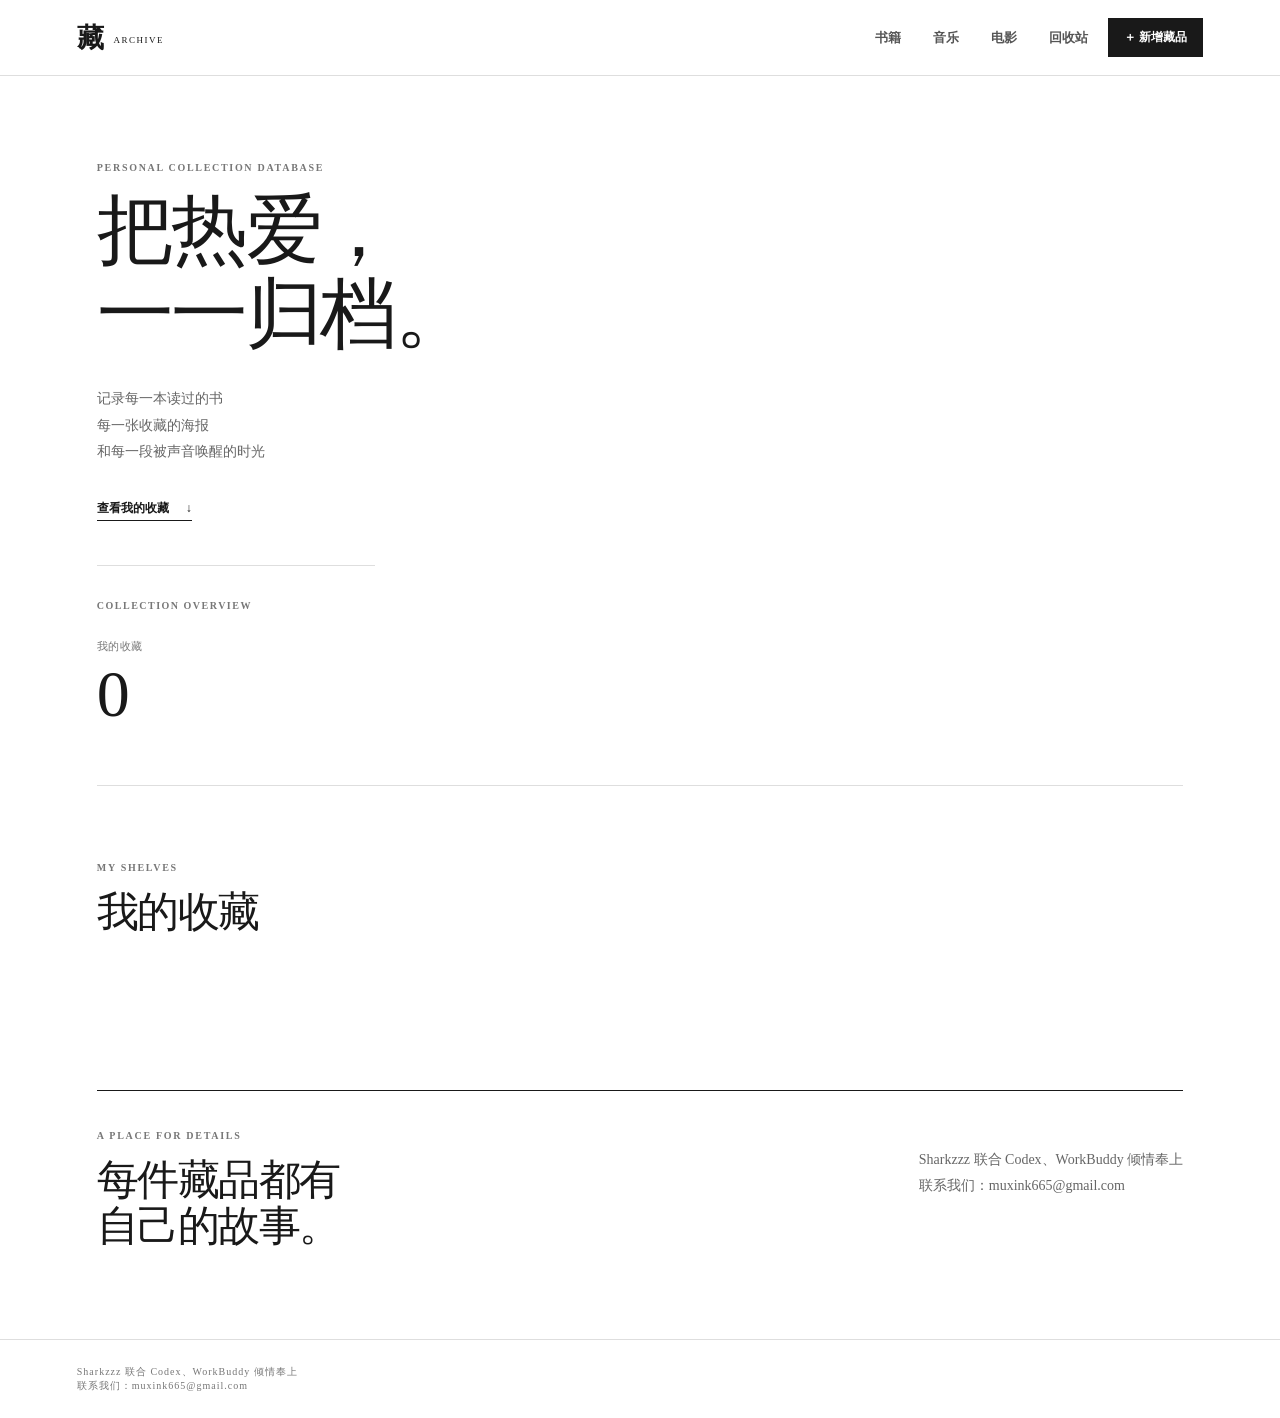
==== commit 4b1a1542: "Add files via upload" ====
--- a/index.html
+++ b/index.html
@@ -1,5 +1,10 @@
 <!doctype html><html lang="zh-CN"><head><meta charset="UTF-8"><meta name="viewport" content="width=device-width,initial-scale=1.0"><title>藏 · 个人收藏档案</title><link rel="preconnect" href="https://fonts.googleapis.com"><link rel="preconnect" href="https://fonts.gstatic.com" crossorigin><link href="https://fonts.googleapis.com/css2?family=Noto+Sans+SC:wght@400;500;600;700&family=Playfair+Display:ital,wght@0,500;0,600;1,500&display=swap" rel="stylesheet"><link rel="stylesheet" href="styles.css"></head><body data-page="home"><header class="topbar"><a href="index.html" class="brand">藏 <span>ARCHIVE</span></a><nav><a href="category.html?type=books">书籍</a><a href="category.html?type=music">音乐</a><a href="category.html?type=movies">电影</a><a href="trash.html">回收站</a></nav><button class="add-button" data-add>＋ 新增藏品</button></header><main><section class="hero hero-dashboard">
-  <div class="hero-summary"><p>COLLECTION OVERVIEW</p><div class="summary-grid" id="summary-grid"></div></div>
   <div class="hero-main"><p class="eyebrow">PERSONAL COLLECTION DATABASE</p><h1>把热爱，<br><em>一一归档。</em></h1><p class="intro">记录每一本读过的书<br>每一张收藏的海报<br>和每一段被声音唤醒的时光</p><a href="#collection" class="text-link">查看我的收藏 <span>↓</span></a></div>
-  <aside class="hero-note hero-note-left hero-note-plain"><p>我的收藏</p><strong id="hero-count">0</strong><span>件已归档</span></aside>
+  <div class="hero-stats-row">
+    <p class="stats-heading">COLLECTION OVERVIEW</p>
+    <div class="stats-grid">
+      <aside class="hero-note hero-note-plain"><p>我的收藏</p><strong id="hero-count">0</strong><span>件已归档</span></aside>
+      <div class="hero-summary"><div class="summary-grid" id="summary-grid"></div></div>
+    </div>
+  </div>
 </section><section id="collection" class="collection-section"><div class="section-heading"><div><p class="eyebrow">MY SHELVES</p><h2>我的收藏</h2></div></div><div class="shelf-nav" id="shelf-nav"></div><div class="collection-grid" id="collection-grid"></div></section><section class="record-guide"><div><p class="eyebrow">A PLACE FOR DETAILS</p><h2>每件藏品都有<br>自己的故事。</h2></div><p>Sharkzzz 联合 Codex、WorkBuddy 倾情奉上<br>联系我们：muxink665@gmail.com</p></section></main><footer>Sharkzzz 联合 Codex、WorkBuddy 倾情奉上<br>联系我们：muxink665@gmail.com</footer><script type="module" src="app.js"></script></body></html>
--- a/styles.css
+++ b/styles.css
@@ -196,110 +196,92 @@
   .auth-body { padding: 10px 22px 28px; }
 }
 
-/* 首页三栏看板布局：左侧 overview 三计数，右侧我的收藏 */
+/* 首页 Hero：标题在上，四个计数横向排列在下 */
 .hero-dashboard {
-  display: grid;
-  grid-template-columns: 195px 1fr 195px;
-  gap: clamp(28px, 4vw, 60px);
-  align-items: start;
-}
-.hero-note-left.hero-note-plain {
-  border-top: 0;
-  padding-top: 0;
+  display: flex;
+  flex-direction: column;
+  gap: 48px;
 }
 .hero-main {
-  max-width: 560px;
+  max-width: 720px;
 }
 .hero-main .intro {
   margin: 28px 0 34px;
 }
-.hero-summary {
-  justify-self: start;
-  width: 195px;
-  margin-top: 8px;
-}
-.hero-summary > p {
-  margin: 0 0 22px;
+.hero-stats-row {
+  border-top: 1px solid var(--line);
+  padding-top: 34px;
+}
+.stats-heading {
+  margin: 0 0 28px;
   color: #777;
   letter-spacing: 1.5px;
   font-size: 10px;
   font-weight: 600;
 }
-.hero-summary .summary-grid {
+.stats-grid {
+  display: grid;
+  grid-template-columns: repeat(4, 1fr);
+  gap: 0;
+}
+.stats-grid .hero-note-plain,
+.stats-grid .summary-item {
+  padding: 0 24px;
+  border-left: 1px solid var(--line);
   display: flex;
   flex-direction: column;
-  gap: 0;
-}
-.hero-summary .summary-item {
-  display: flex;
-  flex-direction: column;
-  padding: 18px 0;
-  border-left: 0;
-  border-top: 1px solid var(--line);
   text-decoration: none;
   color: inherit;
 }
-.hero-summary .summary-item:first-child {
+.stats-grid .hero-note-plain {
+  width: auto;
+  margin-top: 0;
+  border-top: 0;
   padding-top: 0;
-  border-top: 0;
-}
-.hero-summary .summary-label {
+}
+.stats-grid > *:first-child {
+  padding-left: 0;
+  border-left: 0;
+}
+.stats-grid .hero-summary,
+.stats-grid .summary-grid {
+  display: contents;
+}
+.stats-grid .hero-note-plain p,
+.stats-grid .summary-label {
   order: -1;
   font-size: 11px;
   color: #777;
   margin: 0 0 14px;
-}
-.hero-summary .summary-label i { display: none; }
-.hero-summary .summary-count {
+  letter-spacing: .4px;
+}
+.stats-grid .summary-label i { display: none; }
+.stats-grid .hero-note-plain strong,
+.stats-grid .summary-count {
   font: 500 66px/.8 "Playfair Display", serif;
 }
-@media (max-width: 980px) {
-  .hero-dashboard {
-    grid-template-columns: 1fr;
-    gap: 38px;
+.stats-grid .hero-note-plain span { display: none; }
+@media (max-width: 860px) {
+  .stats-grid { grid-template-columns: repeat(2, 1fr); row-gap: 28px; }
+  .stats-grid .hero-note-plain,
+  .stats-grid .summary-item { padding: 0 18px; }
+  .stats-grid .hero-note-plain strong,
+  .stats-grid .summary-count { font-size: 42px; }
+}
+@media (max-width: 520px) {
+  .stats-grid { grid-template-columns: 1fr; row-gap: 18px; }
+  .stats-grid .hero-note-plain,
+  .stats-grid .summary-item {
+    padding: 14px 0;
+    border-left: 0;
+    border-top: 1px solid var(--line);
   }
-  .hero-note-left, .hero-summary {
-    order: 0;
-    justify-self: start;
-    width: auto;
-  }
-  .hero-note-left {
-    display: flex;
-    align-items: baseline;
-    gap: 10px;
-    border-top: 0;
-    padding-top: 0;
-  }
-  .hero-note-left p, .hero-note-left span {
-    margin: 0;
-  }
-  .hero-note-left strong {
-    font-size: 32px;
-  }
-  .hero-summary .summary-grid {
-    flex-direction: row;
-    max-width: 420px;
-  }
-  .hero-summary .summary-item {
-    padding: 0 16px;
-    border-top: 0;
-    border-left: 1px solid var(--line);
-  }
-  .hero-summary .summary-item:first-child {
-    padding-left: 0;
-    border-left: 0;
-  }
-  .hero-summary .summary-count {
-    font-size: 32px;
-  }
-}
-@media (max-width: 520px) {
-  .hero-summary .summary-grid { flex-direction: column; }
-  .hero-summary .summary-item { border-left: 0; border-top: 1px solid var(--line); padding: 14px 0; }
-  .hero-summary .summary-item:first-child { border-top: 0; padding-left: 0; }
-}
-
-/* 详情页 Bento 看板 */
+  .stats-grid > *:first-child { border-top: 0; padding-top: 0; }
+  .stats-grid .hero-note-plain strong,
+  .stats-grid .summary-count { font-size: 34px; }
+}
+
+/* 详情页信息区：重点突出、左右均衡 */
 .detail-bento {
   display: grid;
   grid-template-columns: repeat(4, minmax(0, 1fr));
@@ -309,46 +291,85 @@
 .bento-card {
   background: var(--soft);
   border-radius: 12px;
-  padding: 20px 22px;
+  padding: 22px 24px;
   display: flex;
   flex-direction: column;
   gap: 10px;
-  min-height: 96px;
+  min-height: 110px;
+  justify-content: center;
 }
 .bento-label {
   color: #888;
   font-size: 11px;
   letter-spacing: .4px;
+  font-weight: 500;
 }
 .bento-value {
   font-family: "Noto Serif SC","Songti SC","SimSun",serif;
-  font-size: 17px;
+  font-size: 18px;
   font-weight: 600;
   color: var(--ink);
   line-height: 1.35;
 }
-.bento-title {
-  grid-column: span 2;
+.bento-sub {
+  font-family: "Noto Serif SC","Songti SC","SimSun",serif;
+  font-size: 16px;
+  color: #666;
+  line-height: 1.4;
+  margin-top: 2px;
+}
+.bento-feature {
+  grid-column: span 3;
   grid-row: span 2;
+  min-height: 260px;
   justify-content: center;
-  min-height: 210px;
-}
-.bento-title .bento-label { color: #999; }
-.bento-title .bento-value {
-  font-size: 38px;
+  background: var(--ink);
+  color: #f5f3ee;
+}
+.bento-feature .bento-tag {
+  color: rgba(245,243,238,.55);
+  font-size: 12px;
+  letter-spacing: 1.5px;
+  font-weight: 500;
+  margin-bottom: 6px;
+}
+.bento-feature .bento-label { color: rgba(245,243,238,.55); }
+.bento-feature .bento-value {
+  color: #f5f3ee;
+  font-size: clamp(34px, 4vw, 46px);
   letter-spacing: -1px;
-  line-height: 1.15;
-}
-.bento-creator {
-  grid-column: span 2;
+  line-height: 1.12;
+  margin-top: 4px;
+}
+.bento-feature .bento-sub {
+  color: rgba(245,243,238,.78);
+  font-size: 18px;
+  margin-top: 18px;
+}
+.bento-category {
+  grid-column: span 1;
+  grid-row: span 2;
+  min-height: 260px;
   justify-content: center;
-  min-height: 130px;
-}
-.bento-creator .bento-label { color: #999; }
-.bento-creator .bento-value { font-size: 24px; }
+  align-items: flex-start;
+  background: var(--paper);
+  border: 1px solid var(--line);
+}
+.bento-category .bento-label { color: #999; }
+.bento-category .bento-value {
+  font-size: 24px;
+  letter-spacing: .5px;
+}
+.bento-meta {
+  min-height: 110px;
+}
+.bento-meta .bento-value {
+  font-size: 17px;
+}
 .bento-note {
   grid-column: 1 / -1;
-  min-height: 140px;
+  min-height: 150px;
+  justify-content: flex-start;
 }
 .bento-note .bento-label { color: var(--ink); font-weight: 600; }
 .bento-note p {
@@ -361,11 +382,13 @@
 }
 @media (max-width: 860px) {
   .detail-bento { grid-template-columns: repeat(2, minmax(0, 1fr)); }
-  .bento-title, .bento-creator { grid-column: span 2; }
+  .bento-feature { grid-column: span 2; }
+  .bento-category { grid-column: span 2; grid-row: span 1; min-height: 110px; }
   .bento-note { grid-column: 1 / -1; }
 }
 @media (max-width: 520px) {
   .detail-bento { grid-template-columns: 1fr; }
-  .bento-title, .bento-creator { grid-column: span 1; grid-row: span 1; min-height: auto; }
-  .bento-title .bento-value { font-size: 26px; }
-}
+  .bento-feature { grid-column: span 1; grid-row: span 1; min-height: 200px; }
+  .bento-feature .bento-value { font-size: 30px; }
+  .bento-category { grid-column: span 1; }
+}
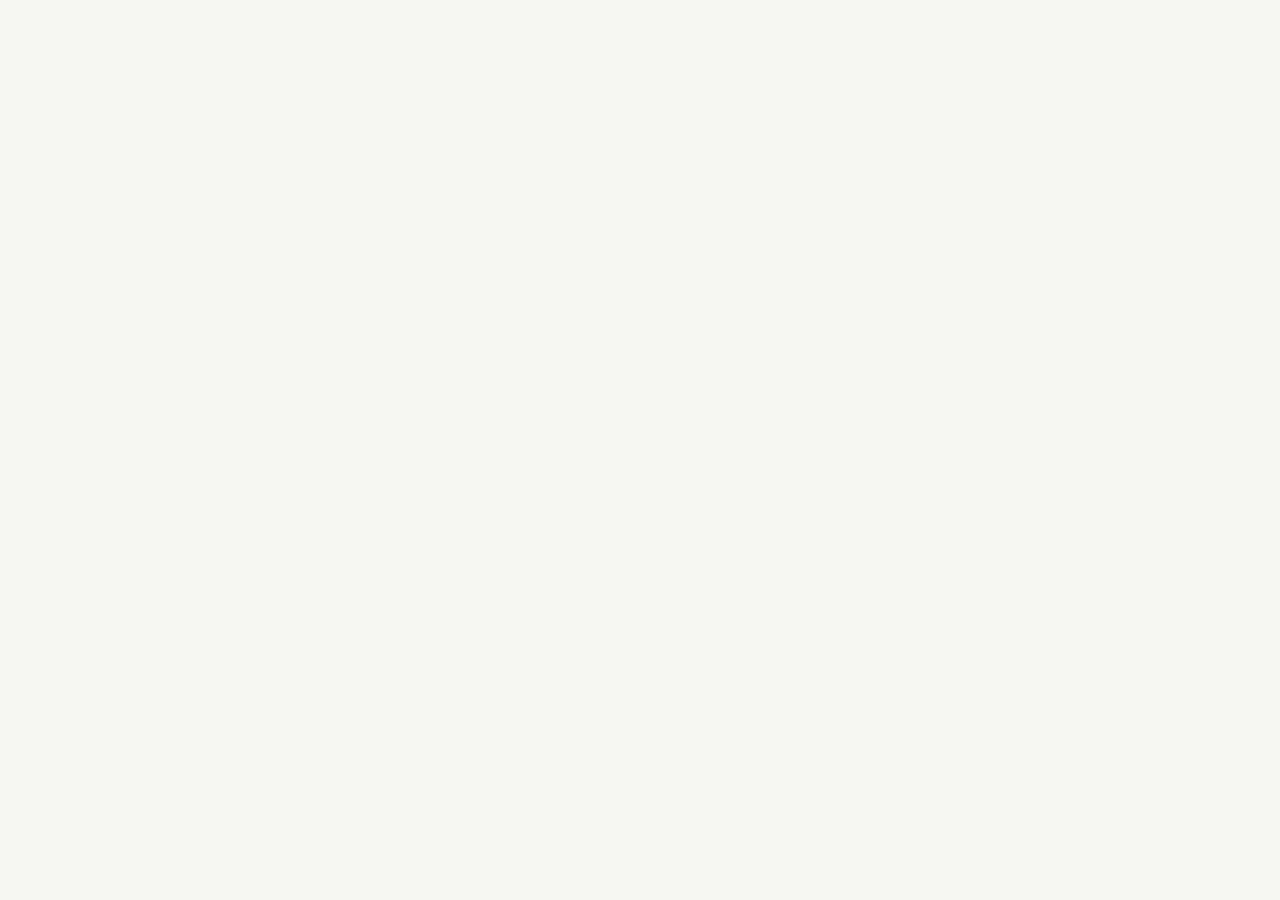
==== commit 126b73a6: "Add files via upload" ====
--- a/index.html
+++ b/index.html
@@ -1,5 +1,5 @@
-<!doctype html><html lang="zh-CN"><head><meta charset="UTF-8"><meta name="viewport" content="width=device-width,initial-scale=1.0"><title>藏 · 个人收藏档案</title><link rel="preconnect" href="https://fonts.googleapis.com"><link rel="preconnect" href="https://fonts.gstatic.com" crossorigin><link href="https://fonts.googleapis.com/css2?family=Noto+Sans+SC:wght@400;500;600;700&family=Playfair+Display:ital,wght@0,500;0,600;1,500&display=swap" rel="stylesheet"><link rel="stylesheet" href="styles.css"></head><body data-page="home"><header class="topbar"><a href="index.html" class="brand">藏 <span>ARCHIVE</span></a><nav><a href="category.html?type=books">书籍</a><a href="category.html?type=music">音乐</a><a href="category.html?type=movies">电影</a><a href="trash.html">回收站</a></nav><button class="add-button" data-add>＋ 新增藏品</button></header><main><section class="hero hero-dashboard">
-  <div class="hero-main"><p class="eyebrow">PERSONAL COLLECTION DATABASE</p><h1>把热爱，<br><em>一一归档。</em></h1><p class="intro">记录每一本读过的书<br>每一张收藏的海报<br>和每一段被声音唤醒的时光</p><a href="#collection" class="text-link">查看我的收藏 <span>↓</span></a></div>
+<!doctype html><html lang="zh-CN"><head><meta charset="UTF-8"><meta name="viewport" content="width=device-width,initial-scale=1.0"><title>藏 · 个人收藏档案</title><link rel="preconnect" href="https://fonts.googleapis.com"><link rel="preconnect" href="https://fonts.gstatic.com" crossorigin><link href="https://fonts.googleapis.com/css2?family=Noto+Sans+SC:wght@400;500;600;700&family=Playfair+Display:ital,wght@0,500;0,600;1,500&display=swap" rel="stylesheet"><link rel="stylesheet" href="styles.css"><script>document.documentElement.classList.add('auth-loading')</script></head><body data-page="home"><header class="topbar"><a href="index.html" class="brand">藏 <span>ARCHIVE</span></a><nav><a href="category.html?type=books">书籍</a><a href="category.html?type=music">音乐</a><a href="category.html?type=movies">电影</a><a href="trash.html">回收站</a></nav><button class="add-button" data-add>＋ 新增藏品</button></header><main><section class="hero hero-dashboard">
+  <div class="hero-main"><p class="eyebrow">PERSONAL COLLECTION DATABASE</p><h1>把热爱，<br><em>一一归档。</em></h1><p class="intro">记录每一本读过的书<br>每一张收藏的海报<br>和每一段被声音唤醒的时光</p><a href="#collection" class="hero-cta">查看我的收藏 <span>↓</span></a></div>
   <div class="hero-stats-row">
     <p class="stats-heading">COLLECTION OVERVIEW</p>
     <div class="stats-grid">
--- a/styles.css
+++ b/styles.css
@@ -2,20 +2,26 @@
 * { box-sizing:border-box; }
 html { scroll-behavior:smooth; }
 body { margin:0; color:var(--ink); background:var(--paper); font-family:"Noto Sans SC", sans-serif; font-size:14px; }
+/* 登录态判定前先隐藏页面主体，避免未登录时先闪出主页再跳登录页 */
+html.auth-loading main, html.auth-loading .topbar, html.auth-loading footer { display: none; }
+html.auth-loading { background:#f7f7f5; }
 .topbar { height:76px; border-bottom:1px solid var(--line); display:flex; align-items:center; justify-content:space-between; padding:0 clamp(24px,6vw,92px); position:sticky; top:0; background:rgba(255,255,255,.95); z-index:5; backdrop-filter:blur(8px); }
 .brand { color:var(--ink); text-decoration:none; font:600 27px "Playfair Display", serif; letter-spacing:-1px; }.brand span { font:500 9px "Noto Sans SC"; letter-spacing:1.5px; margin-left:5px; vertical-align:middle; }
 nav { display:flex; gap:32px; margin-left:auto; margin-right:20px; } nav a { color:#555; text-decoration:none; font-size:13px; } nav a:hover,.text-link:hover { color:#000; } nav a.active { color:var(--ink); font-weight:600; }
 .topbar-left { display:flex; align-items:center; gap:28px; }
 .topbar-back { color:#555; text-decoration:none; font-size:12px; border-left:1px solid var(--line); padding-left:22px; transition:color .15s; } .topbar-back:hover { color:var(--ink); }
 button { font:inherit; cursor:pointer; }.add-button,.primary { border:1px solid var(--ink); background:var(--ink); color:white; padding:10px 15px; font-size:12px; }.add-button:hover,.primary:hover { background:#444; }
-main { max-width:1240px; margin:auto; padding:0 clamp(24px,6vw,92px); }.hero { min-height:500px; padding:86px 0 64px; display:flex; align-items:flex-start; justify-content:space-between; border-bottom:1px solid var(--line); }
+main { max-width:1240px; margin:auto; padding:0 clamp(24px,6vw,92px); }.hero { min-height:500px; padding:86px 0 64px; display:flex; align-items:flex-start; justify-content:space-between; }
 .eyebrow { margin:0 0 16px; color:#777; font-size:10px; letter-spacing:1.7px; font-weight:600; }.hero h1,.section-heading h2,.record-guide h2,.dialog-head h2 { margin:0; font:500 clamp(48px,6vw,78px)/1.1 "Playfair Display", "Noto Sans SC", serif; letter-spacing:-2.5px; }.hero h1 em { font-style:italic; font-weight:500; }.intro { max-width:370px; color:#666; line-height:1.9; margin:25px 0 30px; }.text-link { color:var(--ink); text-decoration:none; font-weight:600; font-size:12px; border-bottom:1px solid var(--ink); padding-bottom:5px; }.text-link span { margin-left:14px; }
+.hero-cta { display:inline-flex; align-items:center; gap:10px; border:1px solid var(--ink); padding:11px 20px; font-size:12px; font-weight:600; color:var(--ink); text-decoration:none; transition:background .15s,color .15s,border-color .15s; }
+.hero-cta:hover { background:var(--ink); color:#fff; border-color:var(--ink); }
 .hero-note { width:195px; margin-top:38px; border-top:1px solid var(--ink); padding-top:14px; }.hero-note p { font-size:11px; color:#777; margin:0 0 22px; }.hero-note strong { display:block; font:500 66px/.8 "Playfair Display",serif; }.hero-note span { display:block; margin-top:12px; color:#777; font-size:11px; }
 .summary { padding:36px 0 55px; border-bottom:1px solid var(--line); }.summary>p { color:#777; letter-spacing:1.5px; font-size:10px; font-weight:600; }.summary-grid { display:grid; grid-template-columns:repeat(4,1fr); }.summary-item { border-left:1px solid var(--line); padding:0 24px; }.summary-item:first-child { border-left:0; padding-left:0; }.summary-count { display:block; font:500 37px "Playfair Display",serif; }.summary-label { color:#777; font-size:12px; }
 .collection-section { padding:76px 0 90px; }.section-heading { display:flex; justify-content:space-between; align-items:flex-end; }.section-heading h2,.record-guide h2,.dialog-head h2 { font-size:42px; letter-spacing:-1.5px; }.filter { background:transparent; border:0; border-bottom:1px solid var(--ink); padding:6px 0; font-size:12px; }.shelf-nav { display:flex; gap:10px; margin:37px 0 28px; flex-wrap:wrap; }.shelf { padding:9px 14px; border:1px solid var(--line); background:white; font-size:12px; color:#666; }.shelf.active,.shelf:hover { border-color:var(--ink); color:var(--ink); }
 .collection-grid { display:grid; grid-template-columns:repeat(4,1fr); gap:18px; }.card { min-height:260px; border:1px solid var(--line); padding:18px; display:flex; flex-direction:column; transition:transform .2s,box-shadow .2s; }.card:hover { transform:translateY(-3px); box-shadow:4px 5px 0 var(--ink); }.card-visual { height:125px; display:flex; align-items:center; justify-content:center; margin:-1px -1px 19px; color:white; font:500 48px "Playfair Display",serif; }.book { background:#9c473d; }.poster { background:#2a2b35; }.media { background:#5d6f68; }.merch { background:#a78447; }.card-type { color:var(--ink); font-size:12px; letter-spacing:.6px; font-weight:700; }.card h3 { font-size:16px; margin:6px 0 5px; font-weight:600; line-height:1.4; }.card-meta { color:#777; font-size:12px; margin:0; }.card-note { color:#777; font-size:11px; margin-top:auto; padding-top:12px; border-top:1px solid #eee; }
 .record-guide { border-top:1px solid var(--ink); padding:39px 0 90px; display:flex; justify-content:space-between; }.record-guide p:last-child { max-width:330px; color:#666; line-height:1.9; margin:17px 0 0; } footer { padding:25px clamp(24px,6vw,92px); border-top:1px solid var(--line); color:#777; font-size:10px; letter-spacing:1px; }
 dialog { width:min(670px,calc(100% - 32px)); border:1px solid var(--ink); padding:0; box-shadow:10px 10px 0 rgba(0,0,0,.14); } dialog::backdrop { background:rgba(0,0,0,.18); }.dialog-head { padding:28px 30px 22px; display:flex; justify-content:space-between; border-bottom:1px solid var(--line); }.dialog-head h2 { font-size:34px; }.close { border:0; background:none; font-size:28px; height:30px; line-height:20px; }.form-grid { padding:25px 30px; display:grid; grid-template-columns:1fr 1fr; gap:18px; } label { color:#555; font-size:11px; display:flex; flex-direction:column; gap:7px; } input,select,textarea { width:100%; border:1px solid #ccc; border-radius:0; padding:10px; background:white; color:var(--ink); font:13px "Noto Sans SC",sans-serif; }.wide { grid-column:1/-1; }.dialog-actions { padding:18px 30px 27px; display:flex; justify-content:flex-end; gap:10px; }.secondary { background:white; border:1px solid #ccc; padding:10px 18px; font-size:12px; }
+.secondary:hover { background:var(--ink); color:#fff; border-color:var(--ink); }
 @media (max-width:720px) { .topbar { height:64px; }.topbar nav { display:none; }.hero { min-height:440px; padding-top:65px; }.hero-note { width:120px; }.hero-note strong { font-size:48px; }.summary-grid { grid-template-columns:1fr 1fr; gap:24px 0; }.summary-item:nth-child(3) { border-left:0; padding-left:0; }.collection-grid { grid-template-columns:1fr 1fr; }.category-hero { grid-template-columns:1fr; gap:28px; padding:52px 0 40px; }.category-hero h1 { font-size:48px; }.record-guide { display:block; }.form-grid { grid-template-columns:1fr; }.wide { grid-column:auto; } }
 @media (max-width:430px) { .hero { display:block; }.hero-note { margin-top:60px; }.collection-grid { grid-template-columns:1fr; }.add-button { padding:8px 10px; }.summary-item { padding:0 12px; } }
 .card-link { color:inherit; text-decoration:none; }.medium { font-weight:700; color:var(--ink); }.detail-hero { display:grid; grid-template-columns:minmax(220px,40%) 1fr; gap:60px; align-items:center; padding:56px 0; border-bottom:1px solid var(--line); }.detail-visual { min-height:310px; display:grid; place-items:center; color:#fff; font:500 100px "Playfair Display",serif; }.detail-hero h1 { margin:0; font:500 58px/1.15 "Playfair Display","Noto Sans SC",serif; letter-spacing:-2px; }.detail-creator { color:#666; font-size:17px; margin:20px 0; }.detail-format { display:inline-block; border:1px solid var(--ink); padding:6px 13px; font-weight:700; font-size:12px; }.detail-body { display:grid; grid-template-columns:1.35fr 1fr; gap:60px; padding:58px 0 100px; }.detail-body h2 { font:500 30px "Playfair Display","Noto Sans SC",serif; margin:0 0 22px; }.detail-body dl { margin:0; border-top:1px solid var(--line); }.detail-body dl div { display:grid; grid-template-columns:120px 1fr; padding:16px 0; border-bottom:1px solid var(--line); }.detail-body dt { color:#777; font-size:12px; }.detail-body dd { margin:0; font-weight:500; }.detail-note { padding:25px 28px; background:var(--soft); align-self:start; }.detail-note p:last-child { line-height:1.9; color:#555; margin:0; }.detail-empty { min-height:500px; padding-top:100px; }.detail-empty h1 { font:500 42px "Playfair Display","Noto Sans SC",serif; }
@@ -31,7 +37,8 @@
 .hero h1 em { font-style:normal; }.compact .collection-grid { margin-top:38px; }
 .card-visual { overflow:hidden; }.card-visual img,.detail-visual img,.cover-preview img { width:100%; height:100%; object-fit:cover; display:block; }.cover-upload>span { color:#888; font-weight:400; }.cover-upload input[type="file"] { padding:8px; font-size:12px; }.cover-preview { width:120px; height:150px; display:grid; place-items:center; overflow:hidden; color:#999; border:1px dashed #bbb; background:#fafafa; font-size:11px; text-align:center; }.detail-visual { overflow:hidden; }
 #confirm-dialog,#delete-dialog { width:min(480px,calc(100% - 32px)); }.confirm { padding:24px; }.confirm h2 { font-size:25px; }.confirm .dialog-actions { padding:12px 0 0; }
-.text-card { min-height:225px; padding:20px; box-shadow:none; }.text-card:hover { box-shadow:4px 5px 0 var(--ink); }.text-card .card-top { display:flex; align-items:center; gap:10px; }.card-mark { width:29px; height:29px; display:grid; place-items:center; color:#fff; font:500 17px "Playfair Display",serif; }.text-card h3 { margin:31px 0 8px; font-size:20px; letter-spacing:-.4px; }.text-card .card-meta { font-size:12px; font-weight:500; color:#555; }.text-card .card-meta span { margin:0 5px; color:#aaa; }.text-card .card-note { margin-top:19px; white-space:nowrap; overflow:hidden; text-overflow:ellipsis; font-weight:500; color:#555; }.card-open { color:#777; font-size:11px; margin-top:auto; opacity:0; transition:opacity .2s; }.text-card:hover .card-open { opacity:1; }.detail-visual.has-cover { min-height:0; display:block; background:transparent; }.detail-visual.has-cover img { width:100%; height:auto; max-height:680px; object-fit:contain; display:block; }
+.text-card { min-height:225px; padding:20px; box-shadow:none; }.text-card:hover { box-shadow:4px 5px 0 var(--ink); }.text-card .card-top { display:flex; align-items:center; gap:10px; }.card-mark { width:29px; height:29px; display:grid; place-items:center; color:#fff; font:500 17px "Playfair Display",serif; }.text-card h3 { margin:31px 0 8px; font-size:20px; letter-spacing:-.4px; }.text-card .card-meta { font-size:12px; font-weight:500; color:#555; }.text-card .card-meta span { margin:0 5px; color:#aaa; }.text-card .card-note { margin-top:19px; white-space:nowrap; overflow:hidden; text-overflow:ellipsis; font-weight:500; color:#555; }.card-open { color:#777; font-size:11px; margin-top:auto; opacity:0; transition:opacity .2s; }.text-card:hover .card-open { opacity:1; }
+.summary-open { color:#777; font-size:11px; margin-top:auto; opacity:0; transition:opacity .2s; }.summary-item:hover .summary-open { opacity:1; }.detail-visual.has-cover { min-height:0; display:block; background:transparent; }.detail-visual.has-cover img { width:100%; height:auto; max-height:680px; object-fit:contain; display:block; }
 .remove-cover { width:max-content; border:0; background:transparent; color:#9c473d; padding:0; font-size:12px; text-decoration:underline; }
 .summary-item { text-decoration:none; color:var(--ink); }.summary-label i { font-style:normal; margin-left:7px; opacity:0; transition:opacity .2s; }.summary-item:hover i { opacity:1; }
 .movie { background:#2a2b35; }.music { background:#5d6f68; }
@@ -201,6 +208,7 @@
   display: flex;
   flex-direction: column;
   gap: 48px;
+  width: 100%;
 }
 .hero-main {
   max-width: 720px;
@@ -209,8 +217,10 @@
   margin: 28px 0 34px;
 }
 .hero-stats-row {
+  width: 100%;
   border-top: 1px solid var(--line);
-  padding-top: 34px;
+  border-bottom: 1px solid var(--line);
+  padding: 34px 0 40px;
 }
 .stats-heading {
   margin: 0 0 28px;
@@ -221,8 +231,9 @@
 }
 .stats-grid {
   display: grid;
-  grid-template-columns: repeat(4, 1fr);
+  grid-template-columns: repeat(4, minmax(0, 1fr));
   gap: 0;
+  width: 100%;
 }
 .stats-grid .hero-note-plain,
 .stats-grid .summary-item {
@@ -230,8 +241,10 @@
   border-left: 1px solid var(--line);
   display: flex;
   flex-direction: column;
+  justify-content: flex-start;
   text-decoration: none;
   color: inherit;
+  min-width: 0;
 }
 .stats-grid .hero-note-plain {
   width: auto;
@@ -254,15 +267,17 @@
   color: #777;
   margin: 0 0 14px;
   letter-spacing: .4px;
+  font-weight: 500;
 }
 .stats-grid .summary-label i { display: none; }
 .stats-grid .hero-note-plain strong,
 .stats-grid .summary-count {
   font: 500 66px/.8 "Playfair Display", serif;
+  display: block;
 }
 .stats-grid .hero-note-plain span { display: none; }
 @media (max-width: 860px) {
-  .stats-grid { grid-template-columns: repeat(2, 1fr); row-gap: 28px; }
+  .stats-grid { grid-template-columns: repeat(2, minmax(0, 1fr)); row-gap: 28px; }
   .stats-grid .hero-note-plain,
   .stats-grid .summary-item { padding: 0 18px; }
   .stats-grid .hero-note-plain strong,
@@ -326,14 +341,19 @@
   background: var(--ink);
   color: #f5f3ee;
 }
-.bento-feature .bento-tag {
+.bento-feature .bento-head {
+  display: flex;
+  align-items: center;
+  gap: 8px;
+  margin-bottom: 6px;
+}
+.bento-feature .bento-tag,
+.bento-feature .bento-head-label {
   color: rgba(245,243,238,.55);
   font-size: 12px;
   letter-spacing: 1.5px;
   font-weight: 500;
-  margin-bottom: 6px;
-}
-.bento-feature .bento-label { color: rgba(245,243,238,.55); }
+}
 .bento-feature .bento-value {
   color: #f5f3ee;
   font-size: clamp(34px, 4vw, 46px);
